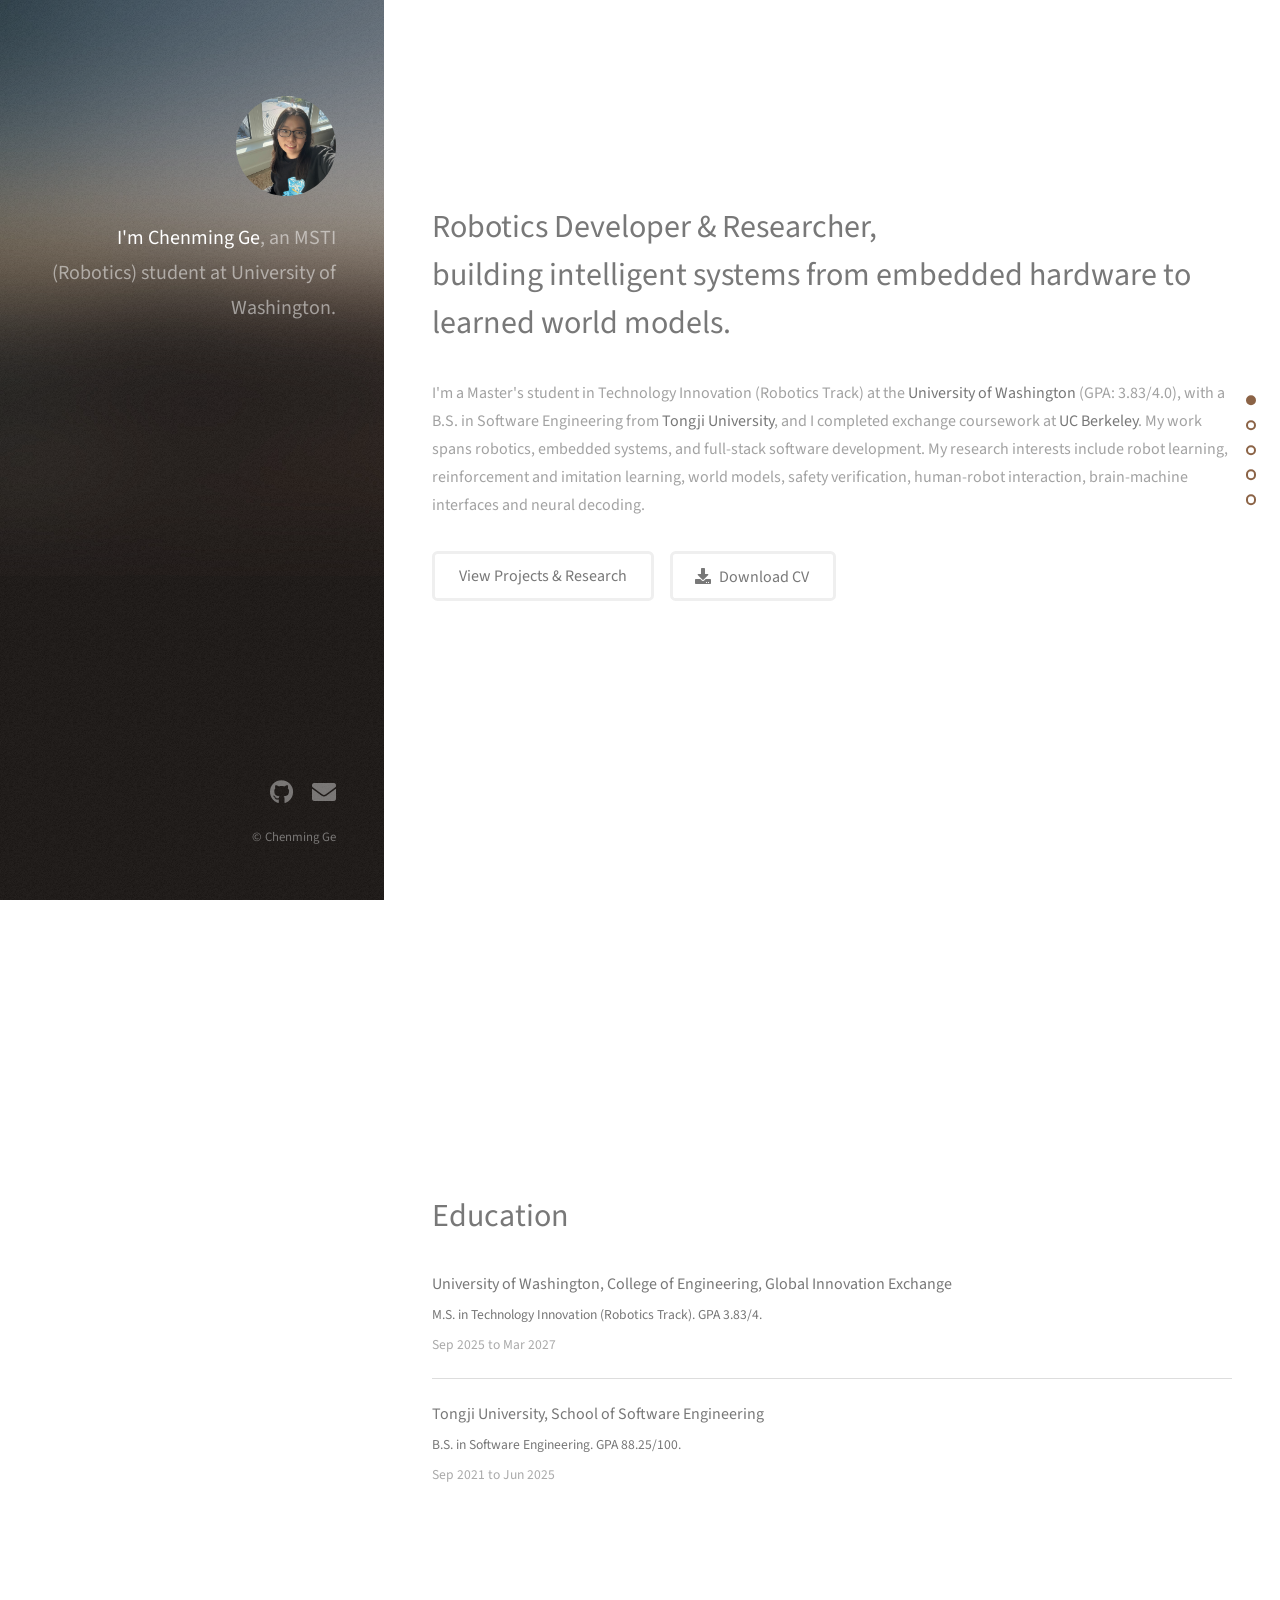
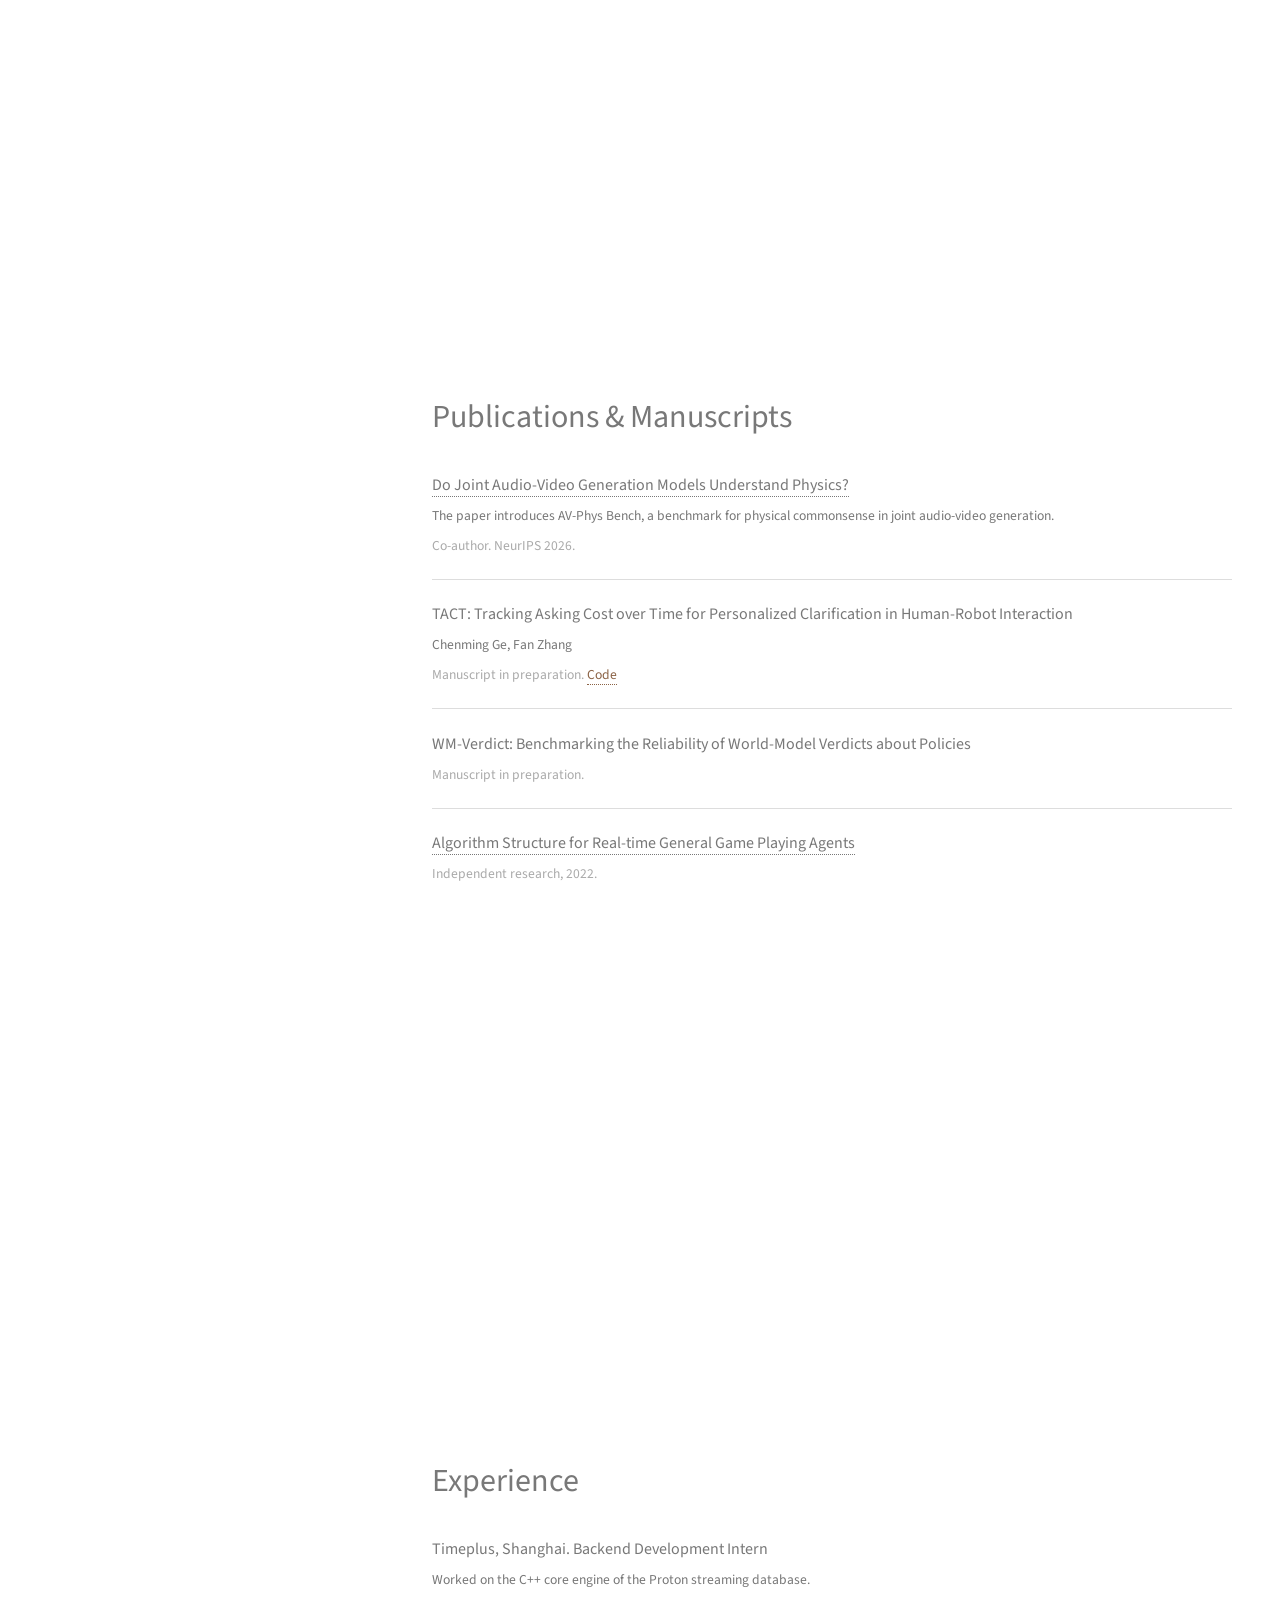
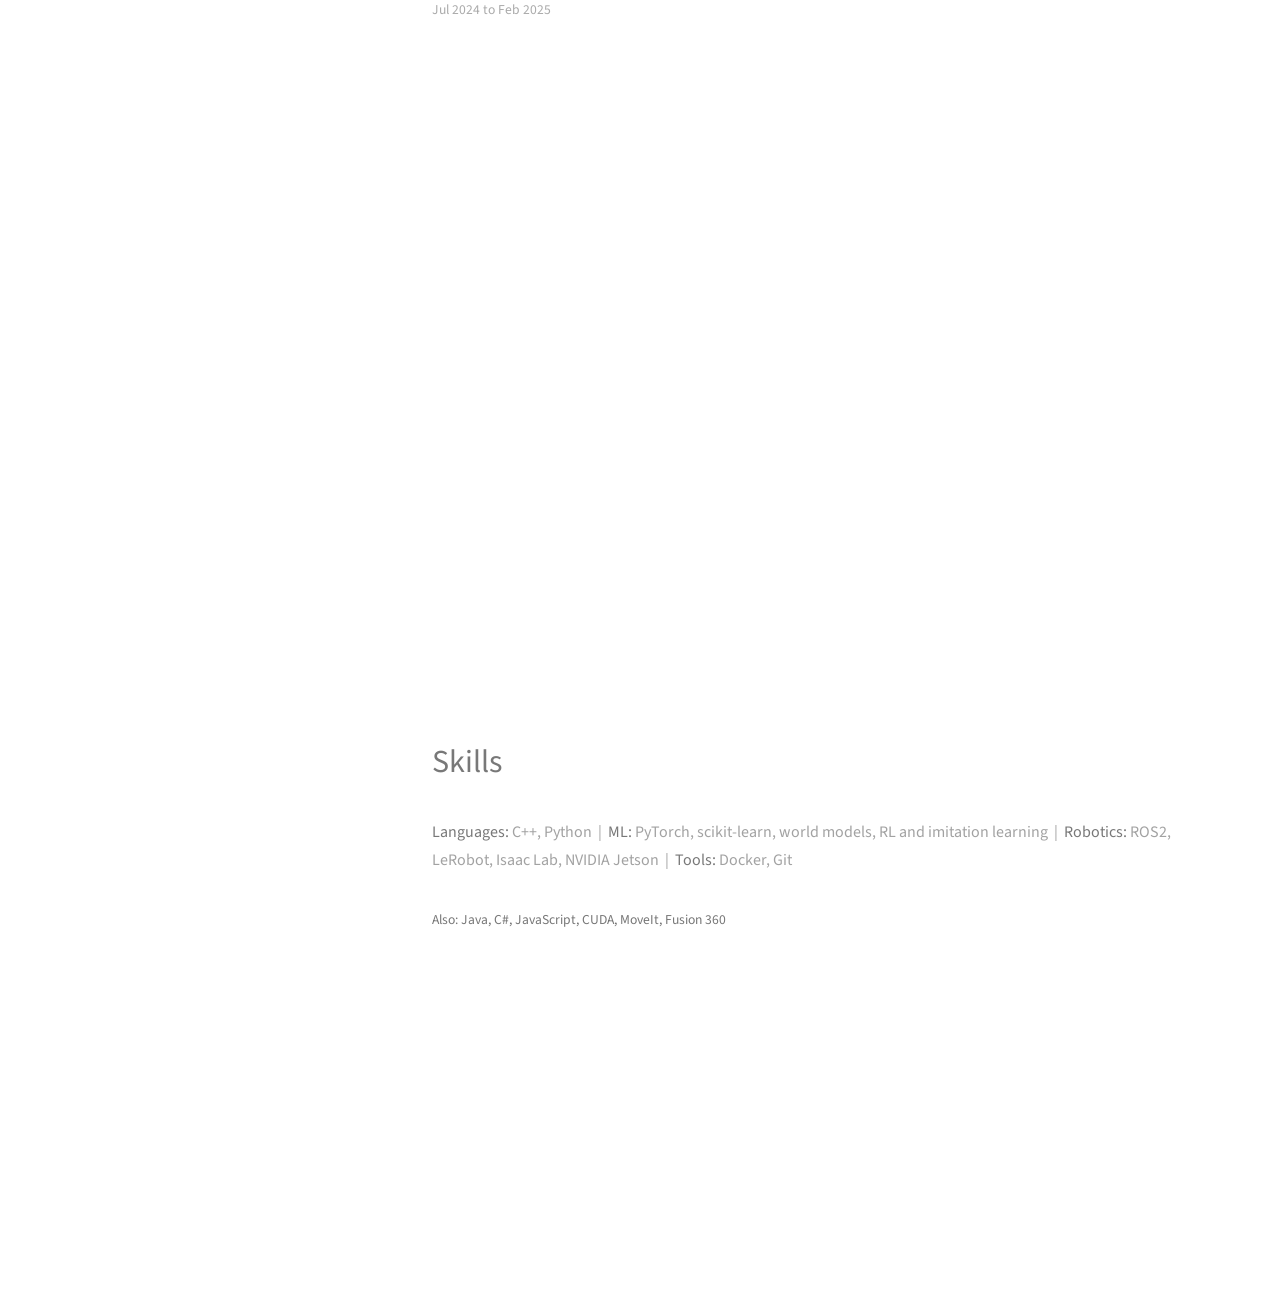
==== index.html @ a8976318 "Homepage: full-page scroll snapping with fade in/out and page dots Co-Authored-By: Claude Sonnet 5.5" ====
<!DOCTYPE HTML>
<!--
	Strata by HTML5 UP
	html5up.net | @ajlkn
	Free for personal and commercial use under the CCA 3.0 license (html5up.net/license)
-->
<html>
	<head>
		<title>Chenming Ge | Portfolio</title>
		<meta charset="utf-8" />
		<meta name="viewport" content="width=device-width, initial-scale=1, user-scalable=no" />
		<link rel="stylesheet" href="assets/css/main.css" />
		<style>
			.entry-list {
				display: flex;
				flex-direction: column;
			}
			.entry {
				padding: 1.4em 0;
				border-bottom: 1px solid #ddd;
			}
			.entry:first-child {
				padding-top: 0;
			}
			.entry:last-child {
				border-bottom: none;
			}
			.entry h3 {
				font-size: 1em;
				margin: 0 0 0.5em 0;
			}
			.entry p {
				font-size: 0.85em;
				line-height: 1.6em;
				margin: 0;
				color: #777;
			}
			.entry p.meta {
				margin: 0.6em 0 0 0;
				color: #aaa;
			}
			.entry h3 + p.meta {
				margin-top: 0;
			}
			#skills .skills-also {
				font-size: 0.85em;
				color: #777;
			}
			/* Page-by-page scrolling with fade in/out (desktop) */
			.js #main > section {
				opacity: 0;
				transform: translateY(2em);
				transition: opacity 0.7s ease, transform 0.7s ease;
			}
			.js #main > section.in-view {
				opacity: 1;
				transform: none;
			}
			#page-dots {
				display: none;
			}
			@media screen and (min-width: 981px) {
				html {
					scroll-snap-type: y mandatory;
				}
				#main {
					padding-top: 0;
					padding-bottom: 0;
				}
				#main > section {
					border-top: 0;
					margin: 0;
					padding: 4em 0;
					min-height: 100vh;
					box-sizing: border-box;
					display: flex;
					flex-direction: column;
					justify-content: center;
					scroll-snap-align: start;
					scroll-snap-stop: always;
				}
				#page-dots {
					display: flex;
					flex-direction: column;
					gap: 0.9em;
					position: fixed;
					right: 1.5em;
					top: 50%;
					transform: translateY(-50%);
					z-index: 10;
				}
				#page-dots a {
					display: block;
					width: 0.65em;
					height: 0.65em;
					border-radius: 50%;
					border: 2px solid #8b6346;
					background: transparent;
					transition: background 0.3s;
				}
				#page-dots a.active {
					background: #8b6346;
				}
			}
			@media screen and (max-width: 980px) {
				html {
					scroll-snap-type: y proximity;
				}
				#main > section {
					scroll-snap-align: start;
				}
			}
			@media (prefers-reduced-motion: reduce) {
				.js #main > section {
					opacity: 1;
					transform: none;
					transition: none;
				}
				html {
					scroll-behavior: auto;
				}
			}
		</style>
		<script>document.documentElement.className += " js";</script>
	</head>
	<body class="is-preload">

		<!-- Header -->
			<header id="header">
				<div class="inner">
					<a href="#" class="image avatar"><img src="images/avatar.jpg" alt="" /></a>
					<h1><strong>I'm Chenming Ge</strong>,<br />
					an MSTI (Robotics) student at University of Washington.</h1>
				</div>
			</header>

		<!-- Main -->
			<div id="main">

				<!-- One -->
					<section id="one">
						<header class="major">
							<h2>Robotics Developer &amp; Researcher,<br />
							building intelligent systems from embedded hardware to learned world models.</h2>
						</header>
						<p>I'm a Master's student in Technology Innovation (Robotics Track) at the <strong>University of Washington</strong> (GPA: 3.83/4.0), with a B.S. in Software Engineering from <strong>Tongji University</strong>, and I completed exchange coursework at <strong>UC Berkeley</strong>. My work spans robotics, embedded systems, and full-stack software development. My research interests include robot learning, reinforcement and imitation learning, world models, safety verification, human-robot interaction, brain-machine interfaces and neural decoding.</p>
						<ul class="actions">
							<li><a href="projects.html" class="button">View Projects &amp; Research</a></li>
							<li><a href="Chenming_Ge_CV.pdf" target="_blank" class="button icon solid fa-download">Download CV</a></li>
						</ul>
					</section>

				<!-- Education -->
					<section id="education">
						<header class="major">
							<h2>Education</h2>
						</header>
						<div class="entry-list">
							<div class="entry">
								<h3>University of Washington, College of Engineering, Global Innovation Exchange</h3>
								<p>M.S. in Technology Innovation (Robotics Track). GPA 3.83/4.</p>
								<p class="meta">Sep 2025 to Mar 2027</p>
							</div>
							<div class="entry">
								<h3>Tongji University, School of Software Engineering</h3>
								<p>B.S. in Software Engineering. GPA 88.25/100.</p>
								<p class="meta">Sep 2021 to Jun 2025</p>
							</div>
						</div>
					</section>

				<!-- Publications -->
					<section id="publications">
						<header class="major">
							<h2>Publications &amp; Manuscripts</h2>
						</header>
						<div class="entry-list">
							<div class="entry">
								<h3><a href="https://doi.org/10.48550/arXiv.2605.07061" target="_blank">Do Joint Audio-Video Generation Models Understand Physics?</a></h3>
								<p>The paper introduces AV-Phys Bench, a benchmark for physical commonsense in joint audio-video generation.</p>
								<p class="meta">Co-author. NeurIPS 2026.</p>
							</div>
							<div class="entry">
								<h3>TACT: Tracking Asking Cost over Time for Personalized Clarification in Human-Robot Interaction</h3>
								<p>Chenming Ge, Fan Zhang</p>
								<p class="meta">Manuscript in preparation. <a href="https://github.com/Ghosty2003/TACT" target="_blank">Code</a></p>
							</div>
							<div class="entry">
								<h3>WM-Verdict: Benchmarking the Reliability of World-Model Verdicts about Policies</h3>
								<p class="meta">Manuscript in preparation.</p>
							</div>
							<div class="entry">
								<h3><a href="https://www.researchgate.net/publication/372214848_Algorithm_structure_for_real-time_general_game_playing_agents" target="_blank">Algorithm Structure for Real-time General Game Playing Agents</a></h3>
								<p class="meta">Independent research, 2022.</p>
							</div>
						</div>
					</section>

				<!-- Experience -->
					<section id="experience">
						<header class="major">
							<h2>Experience</h2>
						</header>
						<div class="entry-list">
							<div class="entry">
								<h3>Timeplus, Shanghai. Backend Development Intern</h3>
								<p>Worked on the C++ core engine of the Proton streaming database.</p>
								<p class="meta">Jul 2024 to Feb 2025</p>
							</div>
						</div>
					</section>

				<!-- Skills -->
					<section id="skills">
						<header class="major">
							<h2>Skills</h2>
						</header>
						<p>
							<strong>Languages:</strong> C++, Python &nbsp;|&nbsp;
							<strong>ML:</strong> PyTorch, scikit-learn, world models, RL and imitation learning &nbsp;|&nbsp;
							<strong>Robotics:</strong> ROS2, LeRobot, Isaac Lab, NVIDIA Jetson &nbsp;|&nbsp;
							<strong>Tools:</strong> Docker, Git
						</p>
						<p class="skills-also"><strong>Also:</strong> Java, C#, JavaScript, CUDA, MoveIt, Fusion 360</p>
					</section>

			</div>

		<!-- Page dots -->
			<nav id="page-dots" aria-label="Sections">
				<a href="#one" title="About"></a>
				<a href="#education" title="Education"></a>
				<a href="#publications" title="Publications"></a>
				<a href="#experience" title="Experience"></a>
				<a href="#skills" title="Skills"></a>
			</nav>

		<!-- Footer -->
			<footer id="footer">
				<div class="inner">
					<ul class="icons">
						<li><a href="https://github.com/Ghosty2003" target="_blank" class="icon brands fa-github"><span class="label">Github</span></a></li>
						<li><a href="mailto:chenmg93@uw.edu" class="icon solid fa-envelope"><span class="label">Email</span></a></li>
					</ul>
					<ul class="copyright">
						<li>&copy; Chenming Ge</li>
					</ul>
				</div>
			</footer>

		<!-- Scripts -->
			<script src="assets/js/jquery.min.js"></script>
			<script src="assets/js/jquery.poptrox.min.js"></script>
			<script src="assets/js/browser.min.js"></script>
			<script src="assets/js/breakpoints.min.js"></script>
			<script src="assets/js/util.js"></script>
			<script src="assets/js/main.js"></script>

	
			<script>
				(function() {
					var sections = document.querySelectorAll('#main > section');
					var dots = document.querySelectorAll('#page-dots a');
					if (!('IntersectionObserver' in window)) {
						sections.forEach(function(el) { el.classList.add('in-view'); });
						return;
					}
					var io = new IntersectionObserver(function(entries) {
						entries.forEach(function(e) {
							e.target.classList.toggle('in-view', e.isIntersecting);
							if (e.isIntersecting) {
								dots.forEach(function(d) {
									d.classList.toggle('active', d.getAttribute('href') === '#' + e.target.id);
								});
							}
						});
					}, { rootMargin: '-35% 0px -35% 0px' });
					sections.forEach(function(el) { io.observe(el); });
				})();
			</script>

	</body>
</html>
---- assets/css/main.css ----
@import url("fontawesome-all.min.css");
@import url("https://fonts.googleapis.com/css?family=Source+Sans+Pro:400,400italic");

/*
	Strata by HTML5 UP
	html5up.net | @ajlkn
	Free for personal and commercial use under the CCA 3.0 license (html5up.net/license)
*/

html, body, div, span, applet, object,
iframe, h1, h2, h3, h4, h5, h6, p, blockquote,
pre, a, abbr, acronym, address, big, cite,
code, del, dfn, em, img, ins, kbd, q, s, samp,
small, strike, strong, sub, sup, tt, var, b,
u, i, center, dl, dt, dd, ol, ul, li, fieldset,
form, label, legend, table, caption, tbody,
tfoot, thead, tr, th, td, article, aside,
canvas, details, embed, figure, figcaption,
footer, header, hgroup, menu, nav, output, ruby,
section, summary, time, mark, audio, video {
	margin: 0;
	padding: 0;
	border: 0;
	font-size: 100%;
	font: inherit;
	vertical-align: baseline;}

article, aside, details, figcaption, figure,
footer, header, hgroup, menu, nav, section {
	display: block;}

body {
	line-height: 1;
}

ol, ul {
	list-style: none;
}

blockquote, q {
	quotes: none;
}

	blockquote:before, blockquote:after, q:before, q:after {
		content: '';
		content: none;
	}

table {
	border-collapse: collapse;
	border-spacing: 0;
}

body {
	-webkit-text-size-adjust: none;
}

mark {
	background-color: transparent;
	color: inherit;
}

input::-moz-focus-inner {
	border: 0;
	padding: 0;
}

input, select, textarea {
	-moz-appearance: none;
	-webkit-appearance: none;
	-ms-appearance: none;
	appearance: none;
}

/* Basic */

	html {
		box-sizing: border-box;
	}

	*, *:before, *:after {
		box-sizing: inherit;
	}

	body {
		background: #fff;
	}

		body.is-preload *, body.is-preload *:before, body.is-preload *:after {
			-moz-animation: none !important;
			-webkit-animation: none !important;
			-ms-animation: none !important;
			animation: none !important;
			-moz-transition: none !important;
			-webkit-transition: none !important;
			-ms-transition: none !important;
			transition: none !important;
		}

	body, input, select, textarea {
		color: #a2a2a2;
		font-family: "Source Sans Pro", Helvetica, sans-serif;
		font-size: 16pt;
		font-weight: 400;
		line-height: 1.75em;
	}

	a {
		-moz-transition: color 0.2s ease-in-out, border-color 0.2s ease-in-out;
		-webkit-transition: color 0.2s ease-in-out, border-color 0.2s ease-in-out;
		-ms-transition: color 0.2s ease-in-out, border-color 0.2s ease-in-out;
		transition: color 0.2s ease-in-out, border-color 0.2s ease-in-out;
		border-bottom: dotted 1px;
		color: #8b6346;
		text-decoration: none;
	}

		a:hover {
			border-bottom-color: transparent;
			color: #8b6346 !important;
			text-decoration: none;
		}

	strong, b {
		color: #787878;
		font-weight: 400;
	}

	em, i {
		font-style: italic;
	}

	p {
		margin: 0 0 2em 0;
	}

	h1, h2, h3, h4, h5, h6 {
		color: #787878;
		font-weight: 400;
		line-height: 1em;
		margin: 0 0 1em 0;
	}

		h1 a, h2 a, h3 a, h4 a, h5 a, h6 a {
			color: inherit;
			text-decoration: none;
		}

	h1 {
		font-size: 2em;
		line-height: 1.5em;
	}

	h2 {
		font-size: 1.5em;
		line-height: 1.5em;
	}

	h3 {
		font-size: 1.25em;
		line-height: 1.5em;
	}

	h4 {
		font-size: 1.1em;
		line-height: 1.5em;
	}

	h5 {
		font-size: 0.9em;
		line-height: 1.5em;
	}

	h6 {
		font-size: 0.7em;
		line-height: 1.5em;
	}

	sub {
		font-size: 0.8em;
		position: relative;
		top: 0.5em;
	}

	sup {
		font-size: 0.8em;
		position: relative;
		top: -0.5em;
	}

	hr {
		border: 0;
		border-bottom: solid 2px #efefef;
		margin: 2em 0;
	}

		hr.major {
			margin: 3em 0;
		}

	blockquote {
		border-left: solid 6px #efefef;
		font-style: italic;
		margin: 0 0 2em 0;
		padding: 0.5em 0 0.5em 1.5em;
	}

	code {
		background: #f7f7f7;
		border-radius: 0.35em;
		border: solid 2px #efefef;
		font-family: "Courier New", monospace;
		font-size: 0.9em;
		margin: 0 0.25em;
		padding: 0.25em 0.65em;
	}

	pre {
		-webkit-overflow-scrolling: touch;
		font-family: "Courier New", monospace;
		font-size: 0.9em;
		margin: 0 0 2em 0;
	}

		pre code {
			display: block;
			line-height: 1.75em;
			padding: 1em 1.5em;
			overflow-x: auto;
		}

	.align-left {
		text-align: left;
	}

	.align-center {
		text-align: center;
	}

	.align-right {
		text-align: right;
	}

/* Container */

	.container {
		margin: 0 auto;
		max-width: calc(100% - 4em);
		width: 100%;
	}

		.container.xsmall {
			width: 25%;
		}

		.container.small {
			width: 50%;
		}

		.container.medium {
			width: 75%;
		}

		.container.large {
			width: 125%;
		}

		.container.xlarge {
			width: 150%;
		}

		.container.max {
			width: 100%;
		}

		@media screen and (max-width: 980px) {

			.container {
				width: 100% !important;
				max-width: 100% !important;
			}

		}

		@media screen and (max-width: 480px) {

			.container {
				max-width: calc(100% - 3em);
			}

		}

/* Row */

	.row {
		display: flex;
		flex-wrap: wrap;
		box-sizing: border-box;
		align-items: stretch;
	}

		.row > * {
			box-sizing: border-box;
		}

		.row.gtr-uniform > * > :last-child {
			margin-bottom: 0;
		}

		.row.aln-left {
			justify-content: flex-start;
		}

		.row.aln-center {
			justify-content: center;
		}

		.row.aln-right {
			justify-content: flex-end;
		}

		.row.aln-top {
			align-items: flex-start;
		}

		.row.aln-middle {
			align-items: center;
		}

		.row.aln-bottom {
			align-items: flex-end;
		}

		.row > .imp {
			order: -1;
		}

		.row > .col-1 {
			width: 8.33333%;
		}

		.row > .off-1 {
			margin-left: 8.33333%;
		}

		.row > .col-2 {
			width: 16.66667%;
		}

		.row > .off-2 {
			margin-left: 16.66667%;
		}

		.row > .col-3 {
			width: 25%;
		}

		.row > .off-3 {
			margin-left: 25%;
		}

		.row > .col-4 {
			width: 33.33333%;
		}

		.row > .off-4 {
			margin-left: 33.33333%;
		}

		.row > .col-5 {
			width: 41.66667%;
		}

		.row > .off-5 {
			margin-left: 41.66667%;
		}

		.row > .col-6 {
			width: 50%;
		}

		.row > .off-6 {
			margin-left: 50%;
		}

		.row > .col-7 {
			width: 58.33333%;
		}

		.row > .off-7 {
			margin-left: 58.33333%;
		}

		.row > .col-8 {
			width: 66.66667%;
		}

		.row > .off-8 {
			margin-left: 66.66667%;
		}

		.row > .col-9 {
			width: 75%;
		}

		.row > .off-9 {
			margin-left: 75%;
		}

		.row > .col-10 {
			width: 83.33333%;
		}

		.row > .off-10 {
			margin-left: 83.33333%;
		}

		.row > .col-11 {
			width: 91.66667%;
		}

		.row > .off-11 {
			margin-left: 91.66667%;
		}

		.row > .col-12 {
			width: 100%;
		}

		.row > .off-12 {
			margin-left: 100%;
		}

		.row.gtr-0 {
			margin-top: 0;
			margin-left: 0em;
		}

			.row.gtr-0 > * {
				padding: 0 0 0 0em;
			}

			.row.gtr-0.gtr-uniform {
				margin-top: 0em;
			}

				.row.gtr-0.gtr-uniform > * {
					padding-top: 0em;
				}

		.row.gtr-25 {
			margin-top: 0;
			margin-left: -0.625em;
		}

			.row.gtr-25 > * {
				padding: 0 0 0 0.625em;
			}

			.row.gtr-25.gtr-uniform {
				margin-top: -0.625em;
			}

				.row.gtr-25.gtr-uniform > * {
					padding-top: 0.625em;
				}

		.row.gtr-50 {
			margin-top: 0;
			margin-left: -1.25em;
		}

			.row.gtr-50 > * {
				padding: 0 0 0 1.25em;
			}

			.row.gtr-50.gtr-uniform {
				margin-top: -1.25em;
			}

				.row.gtr-50.gtr-uniform > * {
					padding-top: 1.25em;
				}

		.row {
			margin-top: 0;
			margin-left: -2.5em;
		}

			.row > * {
				padding: 0 0 0 2.5em;
			}

			.row.gtr-uniform {
				margin-top: -2.5em;
			}

				.row.gtr-uniform > * {
					padding-top: 2.5em;
				}

		.row.gtr-150 {
			margin-top: 0;
			margin-left: -3.75em;
		}

			.row.gtr-150 > * {
				padding: 0 0 0 3.75em;
			}

			.row.gtr-150.gtr-uniform {
				margin-top: -3.75em;
			}

				.row.gtr-150.gtr-uniform > * {
					padding-top: 3.75em;
				}

		.row.gtr-200 {
			margin-top: 0;
			margin-left: -5em;
		}

			.row.gtr-200 > * {
				padding: 0 0 0 5em;
			}

			.row.gtr-200.gtr-uniform {
				margin-top: -5em;
			}

				.row.gtr-200.gtr-uniform > * {
					padding-top: 5em;
				}

		@media screen and (max-width: 1800px) {

			.row {
				display: flex;
				flex-wrap: wrap;
				box-sizing: border-box;
				align-items: stretch;
			}

				.row > * {
					box-sizing: border-box;
				}

				.row.gtr-uniform > * > :last-child {
					margin-bottom: 0;
				}

				.row.aln-left {
					justify-content: flex-start;
				}

				.row.aln-center {
					justify-content: center;
				}

				.row.aln-right {
					justify-content: flex-end;
				}

				.row.aln-top {
					align-items: flex-start;
				}

				.row.aln-middle {
					align-items: center;
				}

				.row.aln-bottom {
					align-items: flex-end;
				}

				.row > .imp-xlarge {
					order: -1;
				}

				.row > .col-1-xlarge {
					width: 8.33333%;
				}

				.row > .off-1-xlarge {
					margin-left: 8.33333%;
				}

				.row > .col-2-xlarge {
					width: 16.66667%;
				}

				.row > .off-2-xlarge {
					margin-left: 16.66667%;
				}

				.row > .col-3-xlarge {
					width: 25%;
				}

				.row > .off-3-xlarge {
					margin-left: 25%;
				}

				.row > .col-4-xlarge {
					width: 33.33333%;
				}

				.row > .off-4-xlarge {
					margin-left: 33.33333%;
				}

				.row > .col-5-xlarge {
					width: 41.66667%;
				}

				.row > .off-5-xlarge {
					margin-left: 41.66667%;
				}

				.row > .col-6-xlarge {
					width: 50%;
				}

				.row > .off-6-xlarge {
					margin-left: 50%;
				}

				.row > .col-7-xlarge {
					width: 58.33333%;
				}

				.row > .off-7-xlarge {
					margin-left: 58.33333%;
				}

				.row > .col-8-xlarge {
					width: 66.66667%;
				}

				.row > .off-8-xlarge {
					margin-left: 66.66667%;
				}

				.row > .col-9-xlarge {
					width: 75%;
				}

				.row > .off-9-xlarge {
					margin-left: 75%;
				}

				.row > .col-10-xlarge {
					width: 83.33333%;
				}

				.row > .off-10-xlarge {
					margin-left: 83.33333%;
				}

				.row > .col-11-xlarge {
					width: 91.66667%;
				}

				.row > .off-11-xlarge {
					margin-left: 91.66667%;
				}

				.row > .col-12-xlarge {
					width: 100%;
				}

				.row > .off-12-xlarge {
					margin-left: 100%;
				}

				.row.gtr-0 {
					margin-top: 0;
					margin-left: 0em;
				}

					.row.gtr-0 > * {
						padding: 0 0 0 0em;
					}

					.row.gtr-0.gtr-uniform {
						margin-top: 0em;
					}

						.row.gtr-0.gtr-uniform > * {
							padding-top: 0em;
						}

				.row.gtr-25 {
					margin-top: 0;
					margin-left: -0.625em;
				}

					.row.gtr-25 > * {
						padding: 0 0 0 0.625em;
					}

					.row.gtr-25.gtr-uniform {
						margin-top: -0.625em;
					}

						.row.gtr-25.gtr-uniform > * {
							padding-top: 0.625em;
						}

				.row.gtr-50 {
					margin-top: 0;
					margin-left: -1.25em;
				}

					.row.gtr-50 > * {
						padding: 0 0 0 1.25em;
					}

					.row.gtr-50.gtr-uniform {
						margin-top: -1.25em;
					}

						.row.gtr-50.gtr-uniform > * {
							padding-top: 1.25em;
						}

				.row {
					margin-top: 0;
					margin-left: -2.5em;
				}

					.row > * {
						padding: 0 0 0 2.5em;
					}

					.row.gtr-uniform {
						margin-top: -2.5em;
					}

						.row.gtr-uniform > * {
							padding-top: 2.5em;
						}

				.row.gtr-150 {
					margin-top: 0;
					margin-left: -3.75em;
				}

					.row.gtr-150 > * {
						padding: 0 0 0 3.75em;
					}

					.row.gtr-150.gtr-uniform {
						margin-top: -3.75em;
					}

						.row.gtr-150.gtr-uniform > * {
							padding-top: 3.75em;
						}

				.row.gtr-200 {
					margin-top: 0;
					margin-left: -5em;
				}

					.row.gtr-200 > * {
						padding: 0 0 0 5em;
					}

					.row.gtr-200.gtr-uniform {
						margin-top: -5em;
					}

						.row.gtr-200.gtr-uniform > * {
							padding-top: 5em;
						}

		}

		@media screen and (max-width: 1280px) {

			.row {
				display: flex;
				flex-wrap: wrap;
				box-sizing: border-box;
				align-items: stretch;
			}

				.row > * {
					box-sizing: border-box;
				}

				.row.gtr-uniform > * > :last-child {
					margin-bottom: 0;
				}

				.row.aln-left {
					justify-content: flex-start;
				}

				.row.aln-center {
					justify-content: center;
				}

				.row.aln-right {
					justify-content: flex-end;
				}

				.row.aln-top {
					align-items: flex-start;
				}

				.row.aln-middle {
					align-items: center;
				}

				.row.aln-bottom {
					align-items: flex-end;
				}

				.row > .imp-large {
					order: -1;
				}

				.row > .col-1-large {
					width: 8.33333%;
				}

				.row > .off-1-large {
					margin-left: 8.33333%;
				}

				.row > .col-2-large {
					width: 16.66667%;
				}

				.row > .off-2-large {
					margin-left: 16.66667%;
				}

				.row > .col-3-large {
					width: 25%;
				}

				.row > .off-3-large {
					margin-left: 25%;
				}

				.row > .col-4-large {
					width: 33.33333%;
				}

				.row > .off-4-large {
					margin-left: 33.33333%;
				}

				.row > .col-5-large {
					width: 41.66667%;
				}

				.row > .off-5-large {
					margin-left: 41.66667%;
				}

				.row > .col-6-large {
					width: 50%;
				}

				.row > .off-6-large {
					margin-left: 50%;
				}

				.row > .col-7-large {
					width: 58.33333%;
				}

				.row > .off-7-large {
					margin-left: 58.33333%;
				}

				.row > .col-8-large {
					width: 66.66667%;
				}

				.row > .off-8-large {
					margin-left: 66.66667%;
				}

				.row > .col-9-large {
					width: 75%;
				}

				.row > .off-9-large {
					margin-left: 75%;
				}

				.row > .col-10-large {
					width: 83.33333%;
				}

				.row > .off-10-large {
					margin-left: 83.33333%;
				}

				.row > .col-11-large {
					width: 91.66667%;
				}

				.row > .off-11-large {
					margin-left: 91.66667%;
				}

				.row > .col-12-large {
					width: 100%;
				}

				.row > .off-12-large {
					margin-left: 100%;
				}

				.row.gtr-0 {
					margin-top: 0;
					margin-left: 0em;
				}

					.row.gtr-0 > * {
						padding: 0 0 0 0em;
					}

					.row.gtr-0.gtr-uniform {
						margin-top: 0em;
					}

						.row.gtr-0.gtr-uniform > * {
							padding-top: 0em;
						}

				.row.gtr-25 {
					margin-top: 0;
					margin-left: -0.5em;
				}

					.row.gtr-25 > * {
						padding: 0 0 0 0.5em;
					}

					.row.gtr-25.gtr-uniform {
						margin-top: -0.5em;
					}

						.row.gtr-25.gtr-uniform > * {
							padding-top: 0.5em;
						}

				.row.gtr-50 {
					margin-top: 0;
					margin-left: -1em;
				}

					.row.gtr-50 > * {
						padding: 0 0 0 1em;
					}

					.row.gtr-50.gtr-uniform {
						margin-top: -1em;
					}

						.row.gtr-50.gtr-uniform > * {
							padding-top: 1em;
						}

				.row {
					margin-top: 0;
					margin-left: -2em;
				}

					.row > * {
						padding: 0 0 0 2em;
					}

					.row.gtr-uniform {
						margin-top: -2em;
					}

						.row.gtr-uniform > * {
							padding-top: 2em;
						}

				.row.gtr-150 {
					margin-top: 0;
					margin-left: -3em;
				}

					.row.gtr-150 > * {
						padding: 0 0 0 3em;
					}

					.row.gtr-150.gtr-uniform {
						margin-top: -3em;
					}

						.row.gtr-150.gtr-uniform > * {
							padding-top: 3em;
						}

				.row.gtr-200 {
					margin-top: 0;
					margin-left: -4em;
				}

					.row.gtr-200 > * {
						padding: 0 0 0 4em;
					}

					.row.gtr-200.gtr-uniform {
						margin-top: -4em;
					}

						.row.gtr-200.gtr-uniform > * {
							padding-top: 4em;
						}

		}

		@media screen and (max-width: 980px) {

			.row {
				display: flex;
				flex-wrap: wrap;
				box-sizing: border-box;
				align-items: stretch;
			}

				.row > * {
					box-sizing: border-box;
				}

				.row.gtr-uniform > * > :last-child {
					margin-bottom: 0;
				}

				.row.aln-left {
					justify-content: flex-start;
				}

				.row.aln-center {
					justify-content: center;
				}

				.row.aln-right {
					justify-content: flex-end;
				}

				.row.aln-top {
					align-items: flex-start;
				}

				.row.aln-middle {
					align-items: center;
				}

				.row.aln-bottom {
					align-items: flex-end;
				}

				.row > .imp-medium {
					order: -1;
				}

				.row > .col-1-medium {
					width: 8.33333%;
				}

				.row > .off-1-medium {
					margin-left: 8.33333%;
				}

				.row > .col-2-medium {
					width: 16.66667%;
				}

				.row > .off-2-medium {
					margin-left: 16.66667%;
				}

				.row > .col-3-medium {
					width: 25%;
				}

				.row > .off-3-medium {
					margin-left: 25%;
				}

				.row > .col-4-medium {
					width: 33.33333%;
				}

				.row > .off-4-medium {
					margin-left: 33.33333%;
				}

				.row > .col-5-medium {
					width: 41.66667%;
				}

				.row > .off-5-medium {
					margin-left: 41.66667%;
				}

				.row > .col-6-medium {
					width: 50%;
				}

				.row > .off-6-medium {
					margin-left: 50%;
				}

				.row > .col-7-medium {
					width: 58.33333%;
				}

				.row > .off-7-medium {
					margin-left: 58.33333%;
				}

				.row > .col-8-medium {
					width: 66.66667%;
				}

				.row > .off-8-medium {
					margin-left: 66.66667%;
				}

				.row > .col-9-medium {
					width: 75%;
				}

				.row > .off-9-medium {
					margin-left: 75%;
				}

				.row > .col-10-medium {
					width: 83.33333%;
				}

				.row > .off-10-medium {
					margin-left: 83.33333%;
				}

				.row > .col-11-medium {
					width: 91.66667%;
				}

				.row > .off-11-medium {
					margin-left: 91.66667%;
				}

				.row > .col-12-medium {
					width: 100%;
				}

				.row > .off-12-medium {
					margin-left: 100%;
				}

				.row.gtr-0 {
					margin-top: 0;
					margin-left: 0em;
				}

					.row.gtr-0 > * {
						padding: 0 0 0 0em;
					}

					.row.gtr-0.gtr-uniform {
						margin-top: 0em;
					}

						.row.gtr-0.gtr-uniform > * {
							padding-top: 0em;
						}

				.row.gtr-25 {
					margin-top: 0;
					margin-left: -0.5em;
				}

					.row.gtr-25 > * {
						padding: 0 0 0 0.5em;
					}

					.row.gtr-25.gtr-uniform {
						margin-top: -0.5em;
					}

						.row.gtr-25.gtr-uniform > * {
							padding-top: 0.5em;
						}

				.row.gtr-50 {
					margin-top: 0;
					margin-left: -1em;
				}

					.row.gtr-50 > * {
						padding: 0 0 0 1em;
					}

					.row.gtr-50.gtr-uniform {
						margin-top: -1em;
					}

						.row.gtr-50.gtr-uniform > * {
							padding-top: 1em;
						}

				.row {
					margin-top: 0;
					margin-left: -2em;
				}

					.row > * {
						padding: 0 0 0 2em;
					}

					.row.gtr-uniform {
						margin-top: -2em;
					}

						.row.gtr-uniform > * {
							padding-top: 2em;
						}

				.row.gtr-150 {
					margin-top: 0;
					margin-left: -3em;
				}

					.row.gtr-150 > * {
						padding: 0 0 0 3em;
					}

					.row.gtr-150.gtr-uniform {
						margin-top: -3em;
					}

						.row.gtr-150.gtr-uniform > * {
							padding-top: 3em;
						}

				.row.gtr-200 {
					margin-top: 0;
					margin-left: -4em;
				}

					.row.gtr-200 > * {
						padding: 0 0 0 4em;
					}

					.row.gtr-200.gtr-uniform {
						margin-top: -4em;
					}

						.row.gtr-200.gtr-uniform > * {
							padding-top: 4em;
						}

		}

		@media screen and (max-width: 736px) {

			.row {
				display: flex;
				flex-wrap: wrap;
				box-sizing: border-box;
				align-items: stretch;
			}

				.row > * {
					box-sizing: border-box;
				}

				.row.gtr-uniform > * > :last-child {
					margin-bottom: 0;
				}

				.row.aln-left {
					justify-content: flex-start;
				}

				.row.aln-center {
					justify-content: center;
				}

				.row.aln-right {
					justify-content: flex-end;
				}

				.row.aln-top {
					align-items: flex-start;
				}

				.row.aln-middle {
					align-items: center;
				}

				.row.aln-bottom {
					align-items: flex-end;
				}

				.row > .imp-small {
					order: -1;
				}

				.row > .col-1-small {
					width: 8.33333%;
				}

				.row > .off-1-small {
					margin-left: 8.33333%;
				}

				.row > .col-2-small {
					width: 16.66667%;
				}

				.row > .off-2-small {
					margin-left: 16.66667%;
				}

				.row > .col-3-small {
					width: 25%;
				}

				.row > .off-3-small {
					margin-left: 25%;
				}

				.row > .col-4-small {
					width: 33.33333%;
				}

				.row > .off-4-small {
					margin-left: 33.33333%;
				}

				.row > .col-5-small {
					width: 41.66667%;
				}

				.row > .off-5-small {
					margin-left: 41.66667%;
				}

				.row > .col-6-small {
					width: 50%;
				}

				.row > .off-6-small {
					margin-left: 50%;
				}

				.row > .col-7-small {
					width: 58.33333%;
				}

				.row > .off-7-small {
					margin-left: 58.33333%;
				}

				.row > .col-8-small {
					width: 66.66667%;
				}

				.row > .off-8-small {
					margin-left: 66.66667%;
				}

				.row > .col-9-small {
					width: 75%;
				}

				.row > .off-9-small {
					margin-left: 75%;
				}

				.row > .col-10-small {
					width: 83.33333%;
				}

				.row > .off-10-small {
					margin-left: 83.33333%;
				}

				.row > .col-11-small {
					width: 91.66667%;
				}

				.row > .off-11-small {
					margin-left: 91.66667%;
				}

				.row > .col-12-small {
					width: 100%;
				}

				.row > .off-12-small {
					margin-left: 100%;
				}

				.row.gtr-0 {
					margin-top: 0;
					margin-left: 0em;
				}

					.row.gtr-0 > * {
						padding: 0 0 0 0em;
					}

					.row.gtr-0.gtr-uniform {
						margin-top: 0em;
					}

						.row.gtr-0.gtr-uniform > * {
							padding-top: 0em;
						}

				.row.gtr-25 {
					margin-top: 0;
					margin-left: -0.375em;
				}

					.row.gtr-25 > * {
						padding: 0 0 0 0.375em;
					}

					.row.gtr-25.gtr-uniform {
						margin-top: -0.375em;
					}

						.row.gtr-25.gtr-uniform > * {
							padding-top: 0.375em;
						}

				.row.gtr-50 {
					margin-top: 0;
					margin-left: -0.75em;
				}

					.row.gtr-50 > * {
						padding: 0 0 0 0.75em;
					}

					.row.gtr-50.gtr-uniform {
						margin-top: -0.75em;
					}

						.row.gtr-50.gtr-uniform > * {
							padding-top: 0.75em;
						}

				.row {
					margin-top: 0;
					margin-left: -1.5em;
				}

					.row > * {
						padding: 0 0 0 1.5em;
					}

					.row.gtr-uniform {
						margin-top: -1.5em;
					}

						.row.gtr-uniform > * {
							padding-top: 1.5em;
						}

				.row.gtr-150 {
					margin-top: 0;
					margin-left: -2.25em;
				}

					.row.gtr-150 > * {
						padding: 0 0 0 2.25em;
					}

					.row.gtr-150.gtr-uniform {
						margin-top: -2.25em;
					}

						.row.gtr-150.gtr-uniform > * {
							padding-top: 2.25em;
						}

				.row.gtr-200 {
					margin-top: 0;
					margin-left: -3em;
				}

					.row.gtr-200 > * {
						padding: 0 0 0 3em;
					}

					.row.gtr-200.gtr-uniform {
						margin-top: -3em;
					}

						.row.gtr-200.gtr-uniform > * {
							padding-top: 3em;
						}

		}

		@media screen and (max-width: 480px) {

			.row {
				display: flex;
				flex-wrap: wrap;
				box-sizing: border-box;
				align-items: stretch;
			}

				.row > * {
					box-sizing: border-box;
				}

				.row.gtr-uniform > * > :last-child {
					margin-bottom: 0;
				}

				.row.aln-left {
					justify-content: flex-start;
				}

				.row.aln-center {
					justify-content: center;
				}

				.row.aln-right {
					justify-content: flex-end;
				}

				.row.aln-top {
					align-items: flex-start;
				}

				.row.aln-middle {
					align-items: center;
				}

				.row.aln-bottom {
					align-items: flex-end;
				}

				.row > .imp-xsmall {
					order: -1;
				}

				.row > .col-1-xsmall {
					width: 8.33333%;
				}

				.row > .off-1-xsmall {
					margin-left: 8.33333%;
				}

				.row > .col-2-xsmall {
					width: 16.66667%;
				}

				.row > .off-2-xsmall {
					margin-left: 16.66667%;
				}

				.row > .col-3-xsmall {
					width: 25%;
				}

				.row > .off-3-xsmall {
					margin-left: 25%;
				}

				.row > .col-4-xsmall {
					width: 33.33333%;
				}

				.row > .off-4-xsmall {
					margin-left: 33.33333%;
				}

				.row > .col-5-xsmall {
					width: 41.66667%;
				}

				.row > .off-5-xsmall {
					margin-left: 41.66667%;
				}

				.row > .col-6-xsmall {
					width: 50%;
				}

				.row > .off-6-xsmall {
					margin-left: 50%;
				}

				.row > .col-7-xsmall {
					width: 58.33333%;
				}

				.row > .off-7-xsmall {
					margin-left: 58.33333%;
				}

				.row > .col-8-xsmall {
					width: 66.66667%;
				}

				.row > .off-8-xsmall {
					margin-left: 66.66667%;
				}

				.row > .col-9-xsmall {
					width: 75%;
				}

				.row > .off-9-xsmall {
					margin-left: 75%;
				}

				.row > .col-10-xsmall {
					width: 83.33333%;
				}

				.row > .off-10-xsmall {
					margin-left: 83.33333%;
				}

				.row > .col-11-xsmall {
					width: 91.66667%;
				}

				.row > .off-11-xsmall {
					margin-left: 91.66667%;
				}

				.row > .col-12-xsmall {
					width: 100%;
				}

				.row > .off-12-xsmall {
					margin-left: 100%;
				}

				.row.gtr-0 {
					margin-top: 0;
					margin-left: 0em;
				}

					.row.gtr-0 > * {
						padding: 0 0 0 0em;
					}

					.row.gtr-0.gtr-uniform {
						margin-top: 0em;
					}

						.row.gtr-0.gtr-uniform > * {
							padding-top: 0em;
						}

				.row.gtr-25 {
					margin-top: 0;
					margin-left: -0.375em;
				}

					.row.gtr-25 > * {
						padding: 0 0 0 0.375em;
					}

					.row.gtr-25.gtr-uniform {
						margin-top: -0.375em;
					}

						.row.gtr-25.gtr-uniform > * {
							padding-top: 0.375em;
						}

				.row.gtr-50 {
					margin-top: 0;
					margin-left: -0.75em;
				}

					.row.gtr-50 > * {
						padding: 0 0 0 0.75em;
					}

					.row.gtr-50.gtr-uniform {
						margin-top: -0.75em;
					}

						.row.gtr-50.gtr-uniform > * {
							padding-top: 0.75em;
						}

				.row {
					margin-top: 0;
					margin-left: -1.5em;
				}

					.row > * {
						padding: 0 0 0 1.5em;
					}

					.row.gtr-uniform {
						margin-top: -1.5em;
					}

						.row.gtr-uniform > * {
							padding-top: 1.5em;
						}

				.row.gtr-150 {
					margin-top: 0;
					margin-left: -2.25em;
				}

					.row.gtr-150 > * {
						padding: 0 0 0 2.25em;
					}

					.row.gtr-150.gtr-uniform {
						margin-top: -2.25em;
					}

						.row.gtr-150.gtr-uniform > * {
							padding-top: 2.25em;
						}

				.row.gtr-200 {
					margin-top: 0;
					margin-left: -3em;
				}

					.row.gtr-200 > * {
						padding: 0 0 0 3em;
					}

					.row.gtr-200.gtr-uniform {
						margin-top: -3em;
					}

						.row.gtr-200.gtr-uniform > * {
							padding-top: 3em;
						}

		}

/* Section/Article */

	section.special, article.special {
		text-align: center;
	}

	header p {
		color: #b2b2b2;
		position: relative;
		margin: 0 0 1.5em 0;
	}

	header h2 + p {
		font-size: 1.25em;
		margin-top: -1em;
		line-height: 1.5em;
	}

	header h3 + p {
		font-size: 1.1em;
		margin-top: -0.8em;
		line-height: 1.5em;
	}

	header h4 + p,
	header h5 + p,
	header h6 + p {
		font-size: 0.9em;
		margin-top: -0.6em;
		line-height: 1.5em;
	}

	header.major h2 {
		font-size: 2em;
	}

/* Form */

	form {
		margin: 0 0 2em 0;
	}

	label {
		color: #787878;
		display: block;
		font-size: 0.9em;
		font-weight: 400;
		margin: 0 0 1em 0;
	}

	input[type="text"],
	input[type="password"],
	input[type="email"],
	select,
	textarea {
		-moz-appearance: none;
		-webkit-appearance: none;
		-ms-appearance: none;
		appearance: none;
		background: #f7f7f7;
		border-radius: 0.35em;
		border: solid 2px transparent;
		color: inherit;
		display: block;
		outline: 0;
		padding: 0 0.75em;
		text-decoration: none;
		width: 100%;
	}

		input[type="text"]:invalid,
		input[type="password"]:invalid,
		input[type="email"]:invalid,
		select:invalid,
		textarea:invalid {
			box-shadow: none;
		}

		input[type="text"]:focus,
		input[type="password"]:focus,
		input[type="email"]:focus,
		select:focus,
		textarea:focus {
			border-color: #8b6346;
		}

	select {
		background-image: url("data:image/svg+xml;charset=utf8,%3Csvg xmlns='http://www.w3.org/2000/svg' width='40' height='40' preserveAspectRatio='none' viewBox='0 0 40 40'%3E%3Cpath d='M9.4,12.3l10.4,10.4l10.4-10.4c0.2-0.2,0.5-0.4,0.9-0.4c0.3,0,0.6,0.1,0.9,0.4l3.3,3.3c0.2,0.2,0.4,0.5,0.4,0.9 c0,0.4-0.1,0.6-0.4,0.9L20.7,31.9c-0.2,0.2-0.5,0.4-0.9,0.4c-0.3,0-0.6-0.1-0.9-0.4L4.3,17.3c-0.2-0.2-0.4-0.5-0.4-0.9 c0-0.4,0.1-0.6,0.4-0.9l3.3-3.3c0.2-0.2,0.5-0.4,0.9-0.4S9.1,12.1,9.4,12.3z' fill='%23dfdfdf' /%3E%3C/svg%3E");
		background-size: 1.25rem;
		background-repeat: no-repeat;
		background-position: calc(100% - 1rem) center;
		height: 2.75em;
		padding-right: 2.75em;
		text-overflow: ellipsis;
	}

		select option {
			color: #787878;
			background: #fff;
		}

		select:focus::-ms-value {
			background-color: transparent;
		}

		select::-ms-expand {
			display: none;
		}

	input[type="text"],
	input[type="password"],
	input[type="email"],
	select {
		height: 2.75em;
	}

	textarea {
		padding: 0.75em;
	}

	input[type="checkbox"],
	input[type="radio"] {
		-moz-appearance: none;
		-webkit-appearance: none;
		-ms-appearance: none;
		appearance: none;
		display: block;
		float: left;
		margin-right: -2em;
		opacity: 0;
		width: 1em;
		z-index: -1;
	}

		input[type="checkbox"] + label,
		input[type="radio"] + label {
			text-decoration: none;
			color: #a2a2a2;
			cursor: pointer;
			display: inline-block;
			font-size: 1em;
			font-weight: 400;
			padding-left: 2.4em;
			padding-right: 0.75em;
			position: relative;
		}

			input[type="checkbox"] + label:before,
			input[type="radio"] + label:before {
				-moz-osx-font-smoothing: grayscale;
				-webkit-font-smoothing: antialiased;
				display: inline-block;
				font-style: normal;
				font-variant: normal;
				text-rendering: auto;
				line-height: 1;
				text-transform: none !important;
				font-family: 'Font Awesome 5 Free';
				font-weight: 900;
			}

			input[type="checkbox"] + label:before,
			input[type="radio"] + label:before {
				background: #f7f7f7;
				border-radius: 0.35em;
				border: solid 2px transparent;
				content: '';
				display: inline-block;
				font-size: 0.8em;
				height: 2.0625em;
				left: 0;
				line-height: 1.85625em;
				position: absolute;
				text-align: center;
				top: 0;
				width: 2.0625em;
			}

		input[type="checkbox"]:checked + label:before,
		input[type="radio"]:checked + label:before {
			background: #787878;
			border-color: #787878;
			color: #fff;
			content: '\f00c';
		}

		input[type="checkbox"]:focus + label:before,
		input[type="radio"]:focus + label:before {
			border-color: #8b6346;
		}

	input[type="checkbox"] + label:before {
		border-radius: 0.35em;
	}

	input[type="radio"] + label:before {
		border-radius: 100%;
	}

	::-webkit-input-placeholder {
		color: #b2b2b2 !important;
		opacity: 1.0;
	}

	:-moz-placeholder {
		color: #b2b2b2 !important;
		opacity: 1.0;
	}

	::-moz-placeholder {
		color: #b2b2b2 !important;
		opacity: 1.0;
	}

	:-ms-input-placeholder {
		color: #b2b2b2 !important;
		opacity: 1.0;
	}

/* Box */

	.box {
		border-radius: 0.35em;
		border: solid 2px #efefef;
		margin-bottom: 2em;
		padding: 1.5em;
	}

		.box > :last-child,
		.box > :last-child > :last-child,
		.box > :last-child > :last-child > :last-child {
			margin-bottom: 0;
		}

		.box.alt {
			border: 0;
			border-radius: 0;
			padding: 0;
		}

/* Icon */

	.icon {
		text-decoration: none;
		border-bottom: none;
		position: relative;
	}

		.icon:before {
			-moz-osx-font-smoothing: grayscale;
			-webkit-font-smoothing: antialiased;
			display: inline-block;
			font-style: normal;
			font-variant: normal;
			text-rendering: auto;
			line-height: 1;
			text-transform: none !important;
			font-family: 'Font Awesome 5 Free';
			font-weight: 400;
		}

		.icon > .label {
			display: none;
		}

		.icon:before {
			line-height: inherit;
		}

		.icon.solid:before {
			font-weight: 900;
		}

		.icon.brands:before {
			font-family: 'Font Awesome 5 Brands';
		}

/* Image */

	.image {
		border-radius: 0.35em;
		border: 0;
		display: inline-block;
		position: relative;
	}

		.image:before {
			-moz-transition: opacity 0.2s ease-in-out;
			-webkit-transition: opacity 0.2s ease-in-out;
			-ms-transition: opacity 0.2s ease-in-out;
			transition: opacity 0.2s ease-in-out;
			background: url("images/overlay.png");
			border-radius: 0.35em;
			content: '';
			display: block;
			height: 100%;
			left: 0;
			opacity: 0.5;
			position: absolute;
			top: 0;
			width: 100%;
		}

		.image.thumb {
			text-align: center;
		}

			.image.thumb:after {
				-moz-transition: opacity 0.2s ease-in-out;
				-webkit-transition: opacity 0.2s ease-in-out;
				-ms-transition: opacity 0.2s ease-in-out;
				transition: opacity 0.2s ease-in-out;
				border-radius: 0.35em;
				border: solid 3px rgba(255, 255, 255, 0.5);
				color: #fff;
				content: 'View';
				display: inline-block;
				font-size: 0.8em;
				font-weight: 400;
				left: 50%;
				line-height: 2.25em;
				margin: -1.25em 0 0 -3em;
				opacity: 0;
				padding: 0 1.5em;
				position: absolute;
				text-align: center;
				text-decoration: none;
				top: 50%;
				white-space: nowrap;
			}

			.image.thumb:hover:after {
				opacity: 1.0;
			}

			.image.thumb:hover:before {
				background: url("images/overlay.png"), url("images/overlay.png");
				opacity: 1.0;
			}

		.image img {
			border-radius: 0.35em;
			display: block;
		}

		.image.left {
			float: left;
			margin: 0 1.5em 1em 0;
			top: 0.25em;
		}

		.image.right {
			float: right;
			margin: 0 0 1em 1.5em;
			top: 0.25em;
		}

		.image.left, .image.right {
			max-width: 40%;
		}

			.image.left img, .image.right img {
				width: 100%;
			}

		.image.fit {
			display: block;
			margin: 0 0 2em 0;
			width: 100%;
		}

			.image.fit img {
				width: 100%;
			}

		.image.avatar {
			border-radius: 100%;
		}

			.image.avatar:before {
				display: none;
			}

			.image.avatar img {
				border-radius: 100%;
				width: 100%;
			}

/* List */

	ol {
		list-style: decimal;
		margin: 0 0 2em 0;
		padding-left: 1.25em;
	}

		ol li {
			padding-left: 0.25em;
		}

	ul {
		list-style: disc;
		margin: 0 0 2em 0;
		padding-left: 1em;
	}

		ul li {
			padding-left: 0.5em;
		}

		ul.alt {
			list-style: none;
			padding-left: 0;
		}

			ul.alt li {
				border-top: solid 2px #efefef;
				padding: 0.5em 0;
			}

				ul.alt li:first-child {
					border-top: 0;
					padding-top: 0;
				}

	dl {
		margin: 0 0 2em 0;
	}

/* Icons */

	ul.icons {
		cursor: default;
		list-style: none;
		padding-left: 0;
	}

		ul.icons li {
			display: inline-block;
			padding: 0 1em 0 0;
		}

			ul.icons li:last-child {
				padding-right: 0;
			}

			ul.icons li .icon:before {
				font-size: 1.5em;
			}

/* Labeled Icons */

	ul.labeled-icons {
		list-style: none;
		padding: 0;
	}

		ul.labeled-icons li {
			line-height: 1.75em;
			margin: 1.5em 0 0 0;
			padding-left: 2.25em;
			position: relative;
		}

			ul.labeled-icons li:first-child {
				margin-top: 0;
			}

			ul.labeled-icons li a {
				color: inherit;
			}

			ul.labeled-icons li h3 {
				color: #b2b2b2;
				left: 0;
				position: absolute;
				text-align: center;
				top: 0;
				width: 1em;
			}

/* Actions */

	ul.actions {
		display: -moz-flex;
		display: -webkit-flex;
		display: -ms-flex;
		display: flex;
		cursor: default;
		list-style: none;
		margin-left: -1em;
		padding-left: 0;
	}

		ul.actions li {
			padding: 0 0 0 1em;
			vertical-align: middle;
		}

		ul.actions.special {
			-moz-justify-content: center;
			-webkit-justify-content: center;
			-ms-justify-content: center;
			justify-content: center;
			width: 100%;
			margin-left: 0;
		}

			ul.actions.special li:first-child {
				padding-left: 0;
			}

		ul.actions.stacked {
			-moz-flex-direction: column;
			-webkit-flex-direction: column;
			-ms-flex-direction: column;
			flex-direction: column;
			margin-left: 0;
		}

			ul.actions.stacked li {
				padding: 1.3em 0 0 0;
			}

				ul.actions.stacked li:first-child {
					padding-top: 0;
				}

		ul.actions.fit {
			width: calc(100% + 1em);
		}

			ul.actions.fit li {
				-moz-flex-grow: 1;
				-webkit-flex-grow: 1;
				-ms-flex-grow: 1;
				flex-grow: 1;
				-moz-flex-shrink: 1;
				-webkit-flex-shrink: 1;
				-ms-flex-shrink: 1;
				flex-shrink: 1;
				width: 100%;
			}

				ul.actions.fit li > * {
					width: 100%;
				}

			ul.actions.fit.stacked {
				width: 100%;
			}

		@media screen and (max-width: 480px) {

			ul.actions:not(.fixed) {
				-moz-flex-direction: column;
				-webkit-flex-direction: column;
				-ms-flex-direction: column;
				flex-direction: column;
				margin-left: 0;
				width: 100% !important;
			}

				ul.actions:not(.fixed) li {
					-moz-flex-grow: 1;
					-webkit-flex-grow: 1;
					-ms-flex-grow: 1;
					flex-grow: 1;
					-moz-flex-shrink: 1;
					-webkit-flex-shrink: 1;
					-ms-flex-shrink: 1;
					flex-shrink: 1;
					padding: 1em 0 0 0;
					text-align: center;
					width: 100%;
				}

					ul.actions:not(.fixed) li > * {
						width: 100%;
					}

					ul.actions:not(.fixed) li:first-child {
						padding-top: 0;
					}

					ul.actions:not(.fixed) li input[type="submit"],
					ul.actions:not(.fixed) li input[type="reset"],
					ul.actions:not(.fixed) li input[type="button"],
					ul.actions:not(.fixed) li button,
					ul.actions:not(.fixed) li .button {
						width: 100%;
					}

						ul.actions:not(.fixed) li input[type="submit"].icon:before,
						ul.actions:not(.fixed) li input[type="reset"].icon:before,
						ul.actions:not(.fixed) li input[type="button"].icon:before,
						ul.actions:not(.fixed) li button.icon:before,
						ul.actions:not(.fixed) li .button.icon:before {
							margin-left: -0.5em;
						}

		}

/* Table */

	.table-wrapper {
		-webkit-overflow-scrolling: touch;
		overflow-x: auto;
	}

	table {
		margin: 0 0 2em 0;
		width: 100%;
	}

		table tbody tr {
			border: solid 1px #efefef;
			border-left: 0;
			border-right: 0;
		}

			table tbody tr:nth-child(2n + 1) {
				background-color: #f7f7f7;
			}

		table td {
			padding: 0.75em 0.75em;
		}

		table th {
			color: #787878;
			font-size: 0.9em;
			font-weight: 400;
			padding: 0 0.75em 0.75em 0.75em;
			text-align: left;
		}

		table thead {
			border-bottom: solid 2px #efefef;
		}

		table tfoot {
			border-top: solid 2px #efefef;
		}

		table.alt {
			border-collapse: separate;
		}

			table.alt tbody tr td {
				border: solid 2px #efefef;
				border-left-width: 0;
				border-top-width: 0;
			}

				table.alt tbody tr td:first-child {
					border-left-width: 2px;
				}

			table.alt tbody tr:first-child td {
				border-top-width: 2px;
			}

			table.alt thead {
				border-bottom: 0;
			}

			table.alt tfoot {
				border-top: 0;
			}

/* Button */

	input[type="submit"],
	input[type="reset"],
	input[type="button"],
	.button {
		-moz-appearance: none;
		-webkit-appearance: none;
		-ms-appearance: none;
		appearance: none;
		-moz-transition: background-color 0.2s ease-in-out, color 0.2s ease-in-out, border-color 0.2s ease-in-out;
		-webkit-transition: background-color 0.2s ease-in-out, color 0.2s ease-in-out, border-color 0.2s ease-in-out;
		-ms-transition: background-color 0.2s ease-in-out, color 0.2s ease-in-out, border-color 0.2s ease-in-out;
		transition: background-color 0.2s ease-in-out, color 0.2s ease-in-out, border-color 0.2s ease-in-out;
		background-color: transparent;
		border-radius: 0.35em;
		border: solid 3px #efefef;
		color: #787878 !important;
		cursor: pointer;
		display: inline-block;
		font-weight: 400;
		height: 3.15em;
		height: calc(2.75em + 6px);
		line-height: 2.75em;
		min-width: 10em;
		padding: 0 1.5em;
		text-align: center;
		text-decoration: none;
		white-space: nowrap;
	}

		input[type="submit"]:hover,
		input[type="reset"]:hover,
		input[type="button"]:hover,
		.button:hover {
			border-color: #8b6346;
			color: #8b6346 !important;
		}

		input[type="submit"]:active,
		input[type="reset"]:active,
		input[type="button"]:active,
		.button:active {
			background-color: rgba(73, 191, 157, 0.1);
			border-color: #8b6346;
			color: #8b6346 !important;
		}

		input[type="submit"].icon,
		input[type="reset"].icon,
		input[type="button"].icon,
		.button.icon {
			padding-left: 1.35em;
		}

			input[type="submit"].icon:before,
			input[type="reset"].icon:before,
			input[type="button"].icon:before,
			.button.icon:before {
				margin-right: 0.5em;
			}

		input[type="submit"].fit,
		input[type="reset"].fit,
		input[type="button"].fit,
		.button.fit {
			min-width: 0;
			width: 100%;
		}

		input[type="submit"].small,
		input[type="reset"].small,
		input[type="button"].small,
		.button.small {
			font-size: 0.8em;
		}

		input[type="submit"].large,
		input[type="reset"].large,
		input[type="button"].large,
		.button.large {
			font-size: 1.35em;
		}

		input[type="submit"].primary,
		input[type="reset"].primary,
		input[type="button"].primary,
		.button.primary {
			background-color: #8b6346;
			border-color: #8b6346;
			color: #ffffff !important;
		}

			input[type="submit"].primary:hover,
			input[type="reset"].primary:hover,
			input[type="button"].primary:hover,
			.button.primary:hover {
				background-color: #5cc6a7;
				border-color: #5cc6a7;
			}

			input[type="submit"].primary:active,
			input[type="reset"].primary:active,
			input[type="button"].primary:active,
			.button.primary:active {
				background-color: #3eb08f;
				border-color: #3eb08f;
			}

		input[type="submit"].disabled, input[type="submit"]:disabled,
		input[type="reset"].disabled,
		input[type="reset"]:disabled,
		input[type="button"].disabled,
		input[type="button"]:disabled,
		.button.disabled,
		.button:disabled {
			background-color: #e7e7e7 !important;
			border-color: #e7e7e7 !important;
			color: #b2b2b2 !important;
			cursor: default;
		}

/* Work Item */

	.work-item {
		margin: 0 0 2em 0;
	}

		.work-item .image {
			margin: 0 0 1.5em 0;
		}

		.work-item h3 {
			font-size: 1em;
			margin: 0 0 0.5em 0;
		}

		.work-item p {
			font-size: 0.8em;
			line-height: 1.5em;
			margin: 0;
		}

/* Header */

	#header {
		display: -moz-flex;
		display: -webkit-flex;
		display: -ms-flex;
		display: flex;
		-moz-flex-direction: column;
		-webkit-flex-direction: column;
		-ms-flex-direction: column;
		flex-direction: column;
		-moz-align-items: -moz-flex-end;
		-webkit-align-items: -webkit-flex-end;
		-ms-align-items: -ms-flex-end;
		align-items: flex-end;
		-moz-justify-content: space-between;
		-webkit-justify-content: space-between;
		-ms-justify-content: space-between;
		justify-content: space-between;
		background-color: #1f1815;
		background-attachment: scroll,								scroll;
		background-image: url("images/overlay.png"), url("../../images/bg.jpg");
		background-position: top left,							top left;
		background-repeat: repeat,								no-repeat;
		background-size: auto,								150%;
		color: rgba(255, 255, 255, 0.5);
		height: 100%;
		left: 0;
		padding: 8em 4em;
		position: fixed;
		text-align: right;
		top: 0;
		width: 35%;
	}

		#header > * {
			-moz-flex-shrink: 0;
			-webkit-flex-shrink: 0;
			-ms-flex-shrink: 0;
			flex-shrink: 0;
			width: 100%;
		}

		#header > .inner {
			-moz-flex-grow: 1;
			-webkit-flex-grow: 1;
			-ms-flex-grow: 1;
			flex-grow: 1;
			margin: 0 0 2em 0;
		}

		#header strong, #header b {
			color: #ffffff;
		}

		#header h2, #header h3, #header h4, #header h5, #header h6 {
			color: #ffffff;
		}

		#header h1 {
			color: rgba(255, 255, 255, 0.5);
			font-size: 1.35em;
			line-height: 1.75em;
			margin: 0;
		}

		#header .image.avatar {
			margin: 0 0 1em 0;
			width: 6.25em;
			height: 6.25em;
		}

		#header .image.avatar img {
			width: 100%;
			height: 100%;
			object-fit: cover;
		}

/* Footer */

	#footer .icons {
		margin: 1em 0 0 0;
	}

		#footer .icons a {
			color: rgba(255, 255, 255, 0.4);
		}

	#footer .copyright {
		color: rgba(255, 255, 255, 0.4);
		font-size: 0.8em;
		list-style: none;
		margin: 1em 0 0 0;
		padding: 0;
	}

		#footer .copyright li {
			border-left: solid 1px rgba(255, 255, 255, 0.25);
			display: inline-block;
			line-height: 1em;
			margin-left: 0.75em;
			padding-left: 0.75em;
		}

			#footer .copyright li:first-child {
				border-left: 0;
				margin-left: 0;
				padding-left: 0;
			}

			#footer .copyright li a {
				color: inherit;
			}

/* Main */

	#main {
		margin-left: 35%;
		max-width: 54em;
		padding: 8em 4em 4em 4em;
		width: calc(100% - 35%);
	}

		#main > section {
			border-top: solid 2px #efefef;
			margin: 4em 0 0 0;
			padding: 4em 0 0 0;
		}

			#main > section:first-child {
				border-top: 0;
				margin-top: 0;
				padding-top: 0;
			}

/* Poptrox */

	@-moz-keyframes spin {
		0% {
			-moz-transform: rotate(0deg);
			-webkit-transform: rotate(0deg);
			-ms-transform: rotate(0deg);
			transform: rotate(0deg);
		}

		100% {
			-moz-transform: rotate(360deg);
			-webkit-transform: rotate(360deg);
			-ms-transform: rotate(360deg);
			transform: rotate(360deg);
		}
	}

	@-webkit-keyframes spin {
		0% {
			-moz-transform: rotate(0deg);
			-webkit-transform: rotate(0deg);
			-ms-transform: rotate(0deg);
			transform: rotate(0deg);
		}

		100% {
			-moz-transform: rotate(360deg);
			-webkit-transform: rotate(360deg);
			-ms-transform: rotate(360deg);
			transform: rotate(360deg);
		}
	}

	@-ms-keyframes spin {
		0% {
			-moz-transform: rotate(0deg);
			-webkit-transform: rotate(0deg);
			-ms-transform: rotate(0deg);
			transform: rotate(0deg);
		}

		100% {
			-moz-transform: rotate(360deg);
			-webkit-transform: rotate(360deg);
			-ms-transform: rotate(360deg);
			transform: rotate(360deg);
		}
	}

	@keyframes spin {
		0% {
			-moz-transform: rotate(0deg);
			-webkit-transform: rotate(0deg);
			-ms-transform: rotate(0deg);
			transform: rotate(0deg);
		}

		100% {
			-moz-transform: rotate(360deg);
			-webkit-transform: rotate(360deg);
			-ms-transform: rotate(360deg);
			transform: rotate(360deg);
		}
	}

	.poptrox-popup {
		-moz-box-sizing: content-box;
		-webkit-box-sizing: content-box;
		-ms-box-sizing: content-box;
		box-sizing: content-box;
		-webkit-tap-highlight-color: rgba(255, 255, 255, 0);
		background: #fff;
		border-radius: 0.35em;
		box-shadow: 0 0.1em 0.15em 0 rgba(0, 0, 0, 0.15);
		overflow: hidden;
		padding-bottom: 3em;
	}

		.poptrox-popup .loader {
			text-decoration: none;
			-moz-animation: spin 1s linear infinite;
			-webkit-animation: spin 1s linear infinite;
			-ms-animation: spin 1s linear infinite;
			animation: spin 1s linear infinite;
			font-size: 1.5em;
			height: 1em;
			left: 50%;
			line-height: 1em;
			margin: -0.5em 0 0 -0.5em;
			position: absolute;
			top: 50%;
			width: 1em;
		}

			.poptrox-popup .loader:before {
				-moz-osx-font-smoothing: grayscale;
				-webkit-font-smoothing: antialiased;
				display: inline-block;
				font-style: normal;
				font-variant: normal;
				text-rendering: auto;
				line-height: 1;
				text-transform: none !important;
				font-family: 'Font Awesome 5 Free';
				font-weight: 900;
			}

			.poptrox-popup .loader:before {
				content: '\f1ce';
			}

		.poptrox-popup .caption {
			background: #fff;
			bottom: 0;
			cursor: default;
			font-size: 0.9em;
			height: 3em;
			left: 0;
			line-height: 2.8em;
			position: absolute;
			text-align: center;
			width: 100%;
			z-index: 1;
		}

		.poptrox-popup .nav-next,
		.poptrox-popup .nav-previous {
			text-decoration: none;
			-moz-transition: opacity 0.2s ease-in-out;
			-webkit-transition: opacity 0.2s ease-in-out;
			-ms-transition: opacity 0.2s ease-in-out;
			transition: opacity 0.2s ease-in-out;
			-webkit-tap-highlight-color: rgba(255, 255, 255, 0);
			background: rgba(0, 0, 0, 0.01);
			cursor: pointer;
			height: 100%;
			opacity: 0;
			position: absolute;
			top: 0;
			width: 50%;
		}

			.poptrox-popup .nav-next:before,
			.poptrox-popup .nav-previous:before {
				-moz-osx-font-smoothing: grayscale;
				-webkit-font-smoothing: antialiased;
				display: inline-block;
				font-style: normal;
				font-variant: normal;
				text-rendering: auto;
				line-height: 1;
				text-transform: none !important;
				font-family: 'Font Awesome 5 Free';
				font-weight: 900;
			}

			.poptrox-popup .nav-next:before,
			.poptrox-popup .nav-previous:before {
				color: #fff;
				font-size: 2.5em;
				height: 1em;
				line-height: 1em;
				margin-top: -0.75em;
				position: absolute;
				text-align: center;
				top: 50%;
				width: 1.5em;
			}

		.poptrox-popup .nav-next {
			right: 0;
		}

			.poptrox-popup .nav-next:before {
				content: '\f105';
				right: 0;
			}

		.poptrox-popup .nav-previous {
			left: 0;
		}

			.poptrox-popup .nav-previous:before {
				content: '\f104';
				left: 0;
			}

		.poptrox-popup .closer {
			text-decoration: none;
			-moz-transition: opacity 0.2s ease-in-out;
			-webkit-transition: opacity 0.2s ease-in-out;
			-ms-transition: opacity 0.2s ease-in-out;
			transition: opacity 0.2s ease-in-out;
			-webkit-tap-highlight-color: rgba(255, 255, 255, 0);
			color: #fff;
			height: 4em;
			line-height: 4em;
			opacity: 0;
			position: absolute;
			right: 0;
			text-align: center;
			top: 0;
			width: 4em;
			z-index: 2;
		}

			.poptrox-popup .closer:before {
				-moz-osx-font-smoothing: grayscale;
				-webkit-font-smoothing: antialiased;
				display: inline-block;
				font-style: normal;
				font-variant: normal;
				text-rendering: auto;
				line-height: 1;
				text-transform: none !important;
				font-family: 'Font Awesome 5 Free';
				font-weight: 900;
			}

			.poptrox-popup .closer:before {
				-moz-box-sizing: content-box;
				-webkit-box-sizing: content-box;
				-ms-box-sizing: content-box;
				box-sizing: content-box;
				border-radius: 100%;
				border: solid 3px rgba(255, 255, 255, 0.5);
				content: '\f00d';
				display: block;
				font-size: 1em;
				height: 1.75em;
				left: 50%;
				line-height: 1.75em;
				margin: -0.875em 0 0 -0.875em;
				position: absolute;
				top: 50%;
				width: 1.75em;
			}

		.poptrox-popup:hover .nav-next,
		.poptrox-popup:hover .nav-previous {
			opacity: 0.5;
		}

			.poptrox-popup:hover .nav-next:hover,
			.poptrox-popup:hover .nav-previous:hover {
				opacity: 1.0;
			}

		.poptrox-popup:hover .closer {
			opacity: 0.5;
		}

			.poptrox-popup:hover .closer:hover {
				opacity: 1.0;
			}

/* Touch */

	body.is-touch .image.thumb:before {
		opacity: 0.5 !important;
	}

	body.is-touch .image.thumb:after {
		display: none !important;
	}

	body.is-touch #header {
		background-attachment: scroll;
		background-size: auto, cover;
	}

	body.is-touch .poptrox-popup .nav-next,
	body.is-touch .poptrox-popup .nav-previous,
	body.is-touch .poptrox-popup .closer {
		opacity: 1.0 !important;
	}

/* XLarge */

	@media screen and (max-width: 1800px) {

		/* Basic */

			body, input, select, textarea {
				font-size: 12pt;
			}

	}

/* Large */

	@media screen and (max-width: 1280px) {

		/* Header */

			#header {
				padding: 6em 3em 3em 3em;
				width: 30%;
			}

				#header h1 {
					font-size: 1.25em;
				}

					#header h1 br {
						display: none;
					}

				#header > .inner {
					margin-bottom: 0;
				}

		/* Footer */

			#footer .copyright li {
				border-left-width: 0;
				display: block;
				line-height: 2.25em;
				margin-left: 0;
				padding-left: 0;
			}

		/* Main */

			#main {
				margin-left: 30%;
				max-width: none;
				padding: 6em 3em 3em 3em;
				width: calc(100% - 30%);
			}

	}

/* Medium */

	@media screen and (max-width: 980px) {

		/* Basic */

			h1 br, h2 br, h3 br, h4 br, h5 br, h6 br {
				display: none;
			}

		/* List */

			ul.icons li .icon {
				font-size: 1.25em;
			}

		/* Header */

			#header {
				background-attachment: scroll;
				background-position: top left, center center;
				background-size: auto,		cover;
				left: auto;
				padding: 6em 4em;
				position: relative;
				text-align: center;
				top: auto;
				width: 100%;
				display: block;
			}

				#header h1 {
					font-size: 1.75em;
				}

					#header h1 br {
						display: inline;
					}

		/* Footer */

			#footer {
				background-attachment: scroll;
				background-color: #1f1815;
				background-image: url("images/overlay.png"), url("../../images/bg.jpg");
				background-position: top left,						bottom center;
				background-repeat: repeat,							no-repeat;
				background-size: auto,							cover;
				bottom: auto;
				left: auto;
				padding: 4em 4em 6em 4em;
				position: relative;
				text-align: center;
				width: 100%;
			}

				#footer .icons {
					margin: 0 0 1em 0;
				}

				#footer .copyright {
					margin: 0 0 1em 0;
				}

					#footer .copyright li {
						border-left-width: 1px;
						display: inline-block;
						line-height: 1em;
						margin-left: 0.75em;
						padding-left: 0.75em;
					}

		/* Main */

			#main {
				margin: 0;
				padding: 6em 4em;
				width: 100%;
			}

	}

/* Small */

	@media screen and (max-width: 736px) {

		/* Basic */

			h1 {
				font-size: 1.5em;
			}

			h2 {
				font-size: 1.2em;
			}

			h3 {
				font-size: 1em;
			}

		/* Section/Article */

			section.special, article.special {
				text-align: center;
			}

			header.major h2 {
				font-size: 1.35em;
			}

		/* List */

			ul.labeled-icons li {
				padding-left: 2em;
			}

				ul.labeled-icons li h3 {
					line-height: 1.75em;
				}

		/* Header */

			#header {
				padding: 2.25em 1.5em;
			}

				#header h1 {
					font-size: 1.35em;
				}

		/* Footer */

			#footer {
				padding: 2.25em 1.5em;
			}

		/* Main */

			#main {
				padding: 2.25em 1.5em 0.25em 1.5em;
			}

				#main > section {
					margin: 2.25em 0 0 0;
					padding: 2.25em 0 0 0;
				}

		/* Poptrox */

			.poptrox-popup {
				border-radius: 0;
			}

				.poptrox-popup .nav-next:before,
				.poptrox-popup .nav-previous:before {
					margin-top: -1em;
				}

	}

/* XSmall */

	@media screen and (max-width: 480px) {

		/* Header */

			#header {
				padding: 4.5em 1.5em;
			}

				#header h1 br {
					display: none;
				}

		/* Footer */

			#footer .copyright li {
				border-left-width: 0;
				display: block;
				line-height: 2.25em;
				margin-left: 0;
				padding-left: 0;
			}

	}
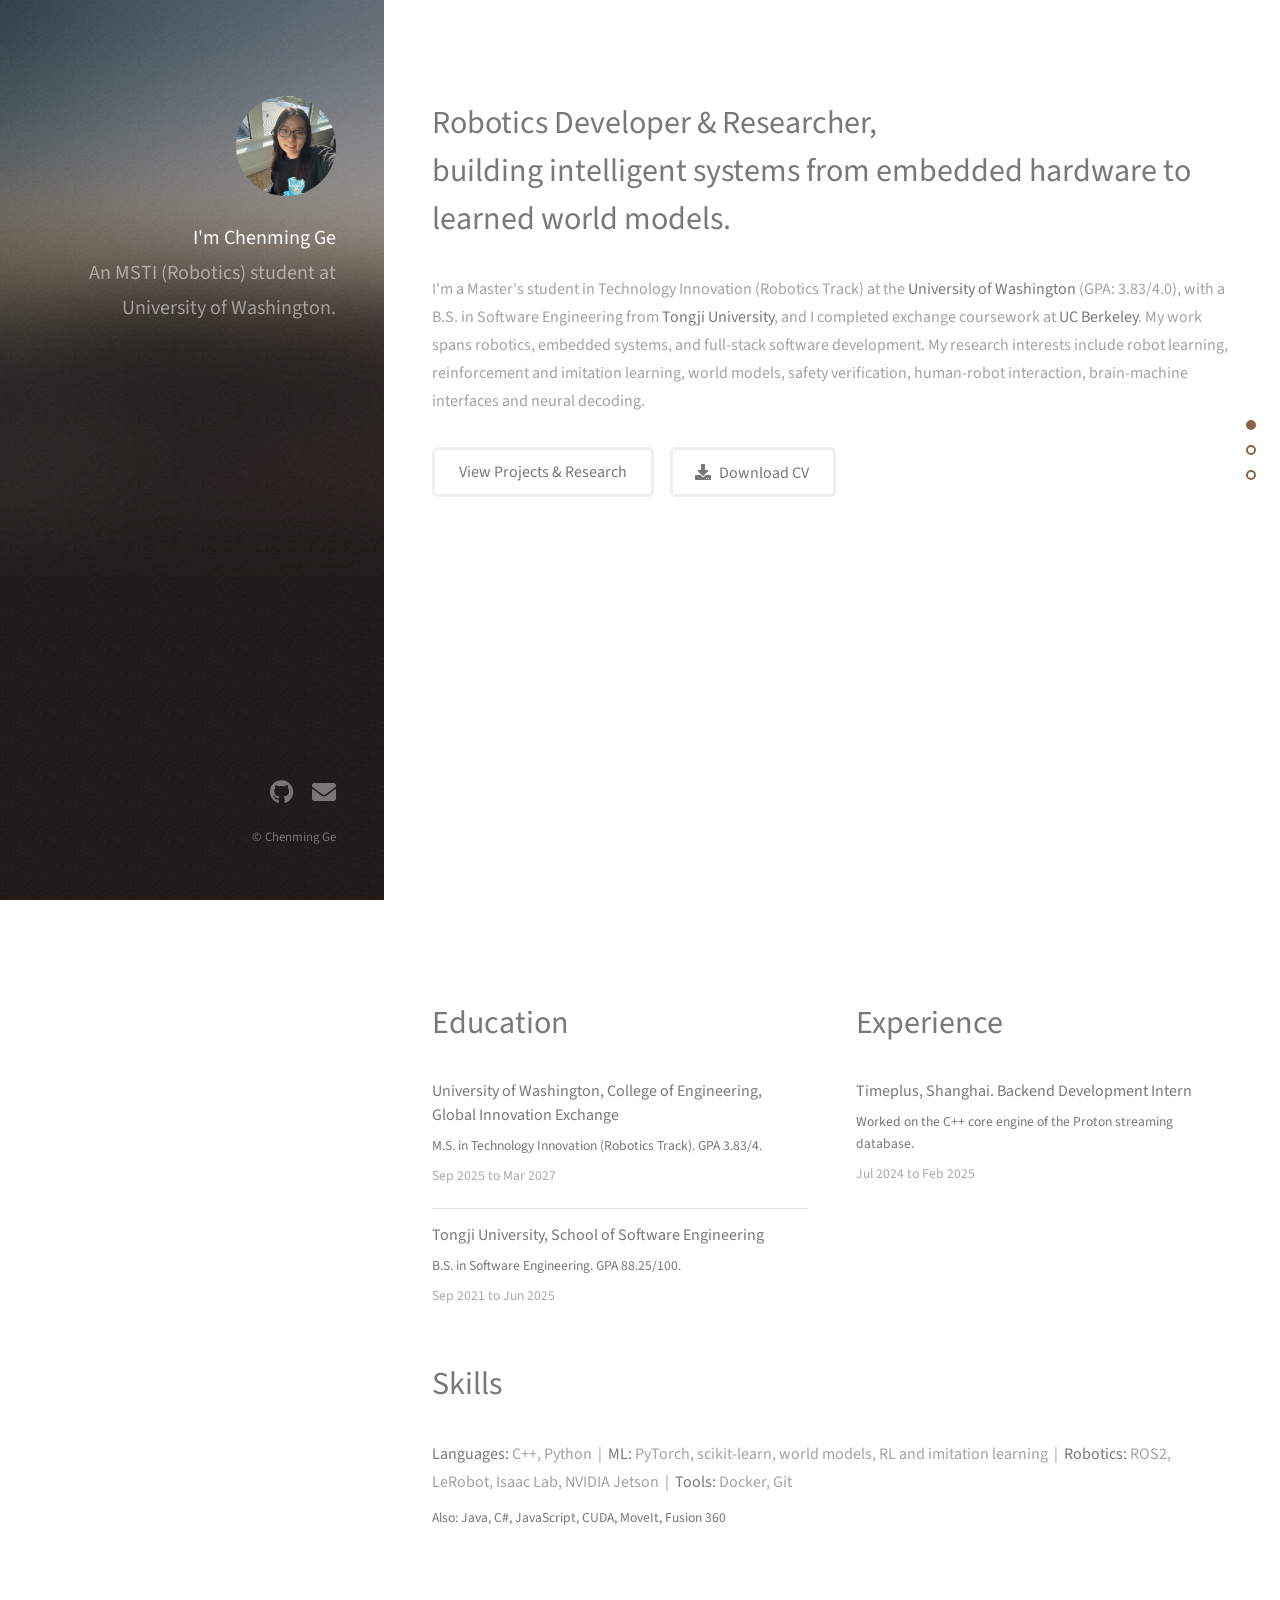
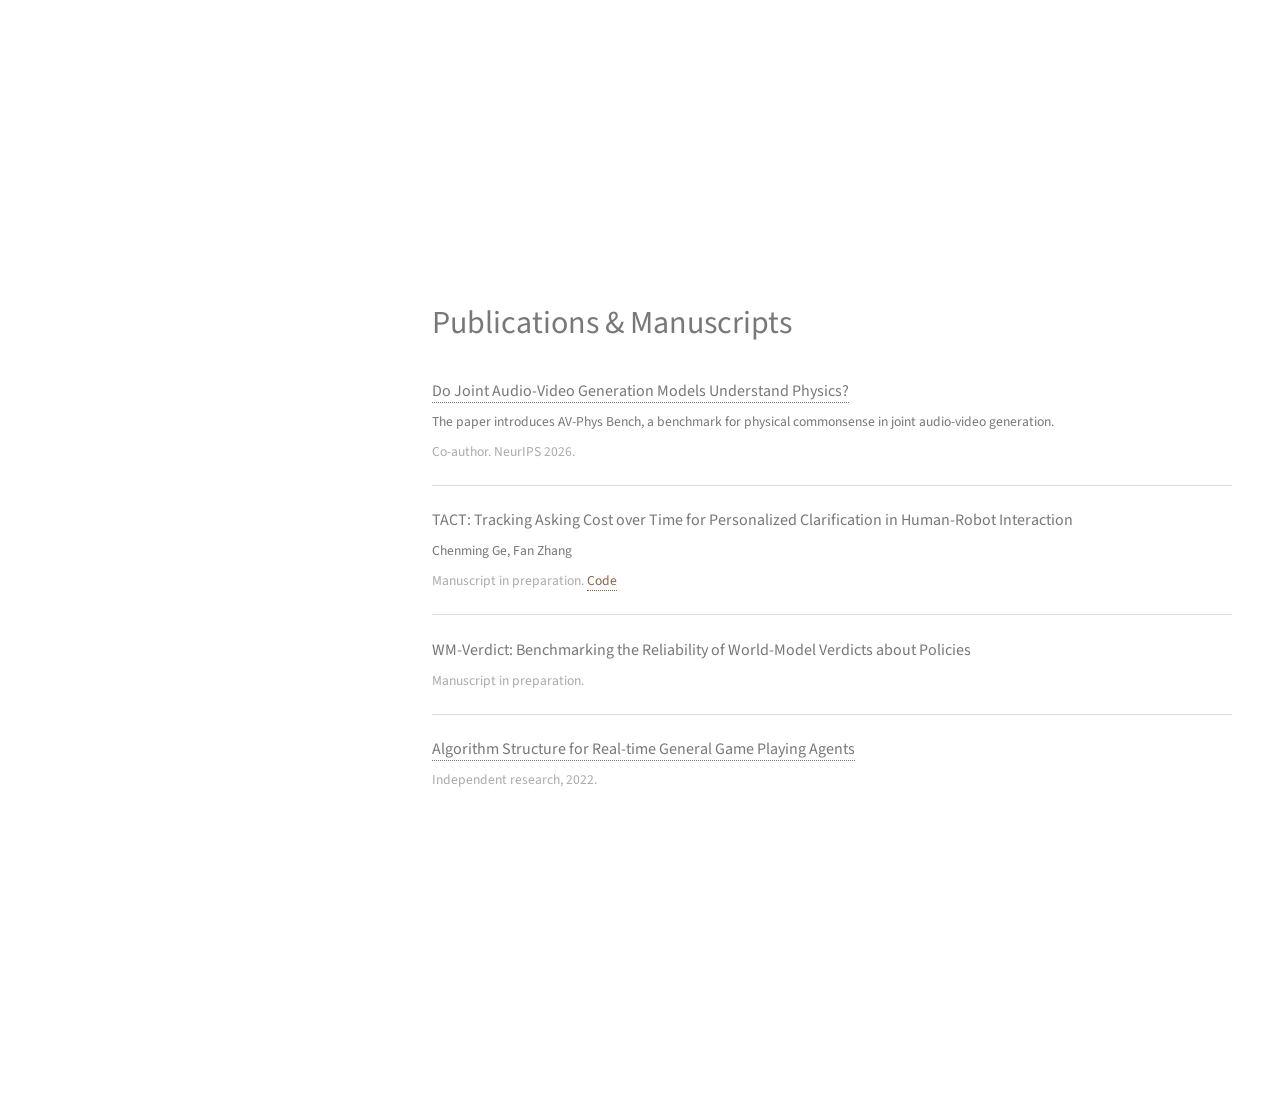
==== commit 5a68e0a8: "Homepage: combine Education, Experience, Skills; align page titles; match header with projects page " ====
--- a/index.html
+++ b/index.html
@@ -11,6 +11,9 @@
 		<meta name="viewport" content="width=device-width, initial-scale=1, user-scalable=no" />
 		<link rel="stylesheet" href="assets/css/main.css" />
 		<style>
+			#header h1 br {
+				display: inline !important;
+			}
 			.entry-list {
 				display: flex;
 				flex-direction: column;
@@ -39,20 +42,35 @@
 				margin: 0.6em 0 0 0;
 				color: #aaa;
 			}
+			#background .block + .block {
+				margin-top: 1.75em;
+			}
+			#background .block header.major {
+				margin: 0 0 1em 0;
+			}
+			#background .entry {
+				padding: 0.9em 0;
+			}
+			#background .entry:first-child {
+				padding-top: 0;
+			}
+			#background .block p {
+				margin-bottom: 0.5em;
+			}
 			.entry h3 + p.meta {
 				margin-top: 0;
 			}
-			#skills .skills-also {
+			#background .skills-also {
 				font-size: 0.85em;
 				color: #777;
 			}
 			/* Page-by-page scrolling with fade in/out (desktop) */
-			.js #main > section {
+			.js #main > section > * {
 				opacity: 0;
 				transform: translateY(2em);
 				transition: opacity 0.7s ease, transform 0.7s ease;
 			}
-			.js #main > section.in-view {
+			.js #main > section.in-view > * {
 				opacity: 1;
 				transform: none;
 			}
@@ -67,15 +85,26 @@
 					padding-top: 0;
 					padding-bottom: 0;
 				}
-				#main > section {
+				#background {
+					display: grid;
+					grid-template-columns: 1fr 1fr;
+					column-gap: 3em;
+					align-content: start;
+				}
+				#background .block + .block {
+					margin-top: 0;
+				}
+				#background #skills {
+					grid-column: 1 / -1;
+					margin-top: 2em;
+				}
+				#main > section,
+				#main > section:first-child {
 					border-top: 0;
 					margin: 0;
-					padding: 4em 0;
+					padding: 11vh 0 3em 0;
 					min-height: 100vh;
 					box-sizing: border-box;
-					display: flex;
-					flex-direction: column;
-					justify-content: center;
 					scroll-snap-align: start;
 					scroll-snap-stop: always;
 				}
@@ -111,7 +140,7 @@
 				}
 			}
 			@media (prefers-reduced-motion: reduce) {
-				.js #main > section {
+				.js #main > section > * {
 					opacity: 1;
 					transform: none;
 					transition: none;
@@ -129,8 +158,8 @@
 			<header id="header">
 				<div class="inner">
 					<a href="#" class="image avatar"><img src="images/avatar.jpg" alt="" /></a>
-					<h1><strong>I'm Chenming Ge</strong>,<br />
-					an MSTI (Robotics) student at University of Washington.</h1>
+					<h1><strong>I'm Chenming Ge</strong><br />
+					An MSTI (Robotics) student at University of Washington.</h1>
 				</div>
 			</header>
 
@@ -150,8 +179,9 @@
 						</ul>
 					</section>
 
-				<!-- Education -->
-					<section id="education">
+				<!-- Education, Experience, Skills -->
+					<section id="background">
+						<div class="block" id="education">
 						<header class="major">
 							<h2>Education</h2>
 						</header>
@@ -167,37 +197,8 @@
 								<p class="meta">Sep 2021 to Jun 2025</p>
 							</div>
 						</div>
-					</section>
-
-				<!-- Publications -->
-					<section id="publications">
-						<header class="major">
-							<h2>Publications &amp; Manuscripts</h2>
-						</header>
-						<div class="entry-list">
-							<div class="entry">
-								<h3><a href="https://doi.org/10.48550/arXiv.2605.07061" target="_blank">Do Joint Audio-Video Generation Models Understand Physics?</a></h3>
-								<p>The paper introduces AV-Phys Bench, a benchmark for physical commonsense in joint audio-video generation.</p>
-								<p class="meta">Co-author. NeurIPS 2026.</p>
-							</div>
-							<div class="entry">
-								<h3>TACT: Tracking Asking Cost over Time for Personalized Clarification in Human-Robot Interaction</h3>
-								<p>Chenming Ge, Fan Zhang</p>
-								<p class="meta">Manuscript in preparation. <a href="https://github.com/Ghosty2003/TACT" target="_blank">Code</a></p>
-							</div>
-							<div class="entry">
-								<h3>WM-Verdict: Benchmarking the Reliability of World-Model Verdicts about Policies</h3>
-								<p class="meta">Manuscript in preparation.</p>
-							</div>
-							<div class="entry">
-								<h3><a href="https://www.researchgate.net/publication/372214848_Algorithm_structure_for_real-time_general_game_playing_agents" target="_blank">Algorithm Structure for Real-time General Game Playing Agents</a></h3>
-								<p class="meta">Independent research, 2022.</p>
-							</div>
-						</div>
-					</section>
-
-				<!-- Experience -->
-					<section id="experience">
+					</div>
+						<div class="block" id="experience">
 						<header class="major">
 							<h2>Experience</h2>
 						</header>
@@ -208,10 +209,8 @@
 								<p class="meta">Jul 2024 to Feb 2025</p>
 							</div>
 						</div>
-					</section>
-
-				<!-- Skills -->
-					<section id="skills">
+					</div>
+						<div class="block" id="skills">
 						<header class="major">
 							<h2>Skills</h2>
 						</header>
@@ -222,6 +221,34 @@
 							<strong>Tools:</strong> Docker, Git
 						</p>
 						<p class="skills-also"><strong>Also:</strong> Java, C#, JavaScript, CUDA, MoveIt, Fusion 360</p>
+					</div>
+					</section>
+
+				<!-- Publications -->
+					<section id="publications">
+						<header class="major">
+							<h2>Publications &amp; Manuscripts</h2>
+						</header>
+						<div class="entry-list">
+							<div class="entry">
+								<h3><a href="https://doi.org/10.48550/arXiv.2605.07061" target="_blank">Do Joint Audio-Video Generation Models Understand Physics?</a></h3>
+								<p>The paper introduces AV-Phys Bench, a benchmark for physical commonsense in joint audio-video generation.</p>
+								<p class="meta">Co-author. NeurIPS 2026.</p>
+							</div>
+							<div class="entry">
+								<h3>TACT: Tracking Asking Cost over Time for Personalized Clarification in Human-Robot Interaction</h3>
+								<p>Chenming Ge, Fan Zhang</p>
+								<p class="meta">Manuscript in preparation. <a href="https://github.com/Ghosty2003/TACT" target="_blank">Code</a></p>
+							</div>
+							<div class="entry">
+								<h3>WM-Verdict: Benchmarking the Reliability of World-Model Verdicts about Policies</h3>
+								<p class="meta">Manuscript in preparation.</p>
+							</div>
+							<div class="entry">
+								<h3><a href="https://www.researchgate.net/publication/372214848_Algorithm_structure_for_real-time_general_game_playing_agents" target="_blank">Algorithm Structure for Real-time General Game Playing Agents</a></h3>
+								<p class="meta">Independent research, 2022.</p>
+							</div>
+						</div>
 					</section>
 
 			</div>
@@ -229,10 +256,8 @@
 		<!-- Page dots -->
 			<nav id="page-dots" aria-label="Sections">
 				<a href="#one" title="About"></a>
-				<a href="#education" title="Education"></a>
+				<a href="#background" title="Education, Experience and Skills"></a>
 				<a href="#publications" title="Publications"></a>
-				<a href="#experience" title="Experience"></a>
-				<a href="#skills" title="Skills"></a>
 			</nav>
 
 		<!-- Footer -->
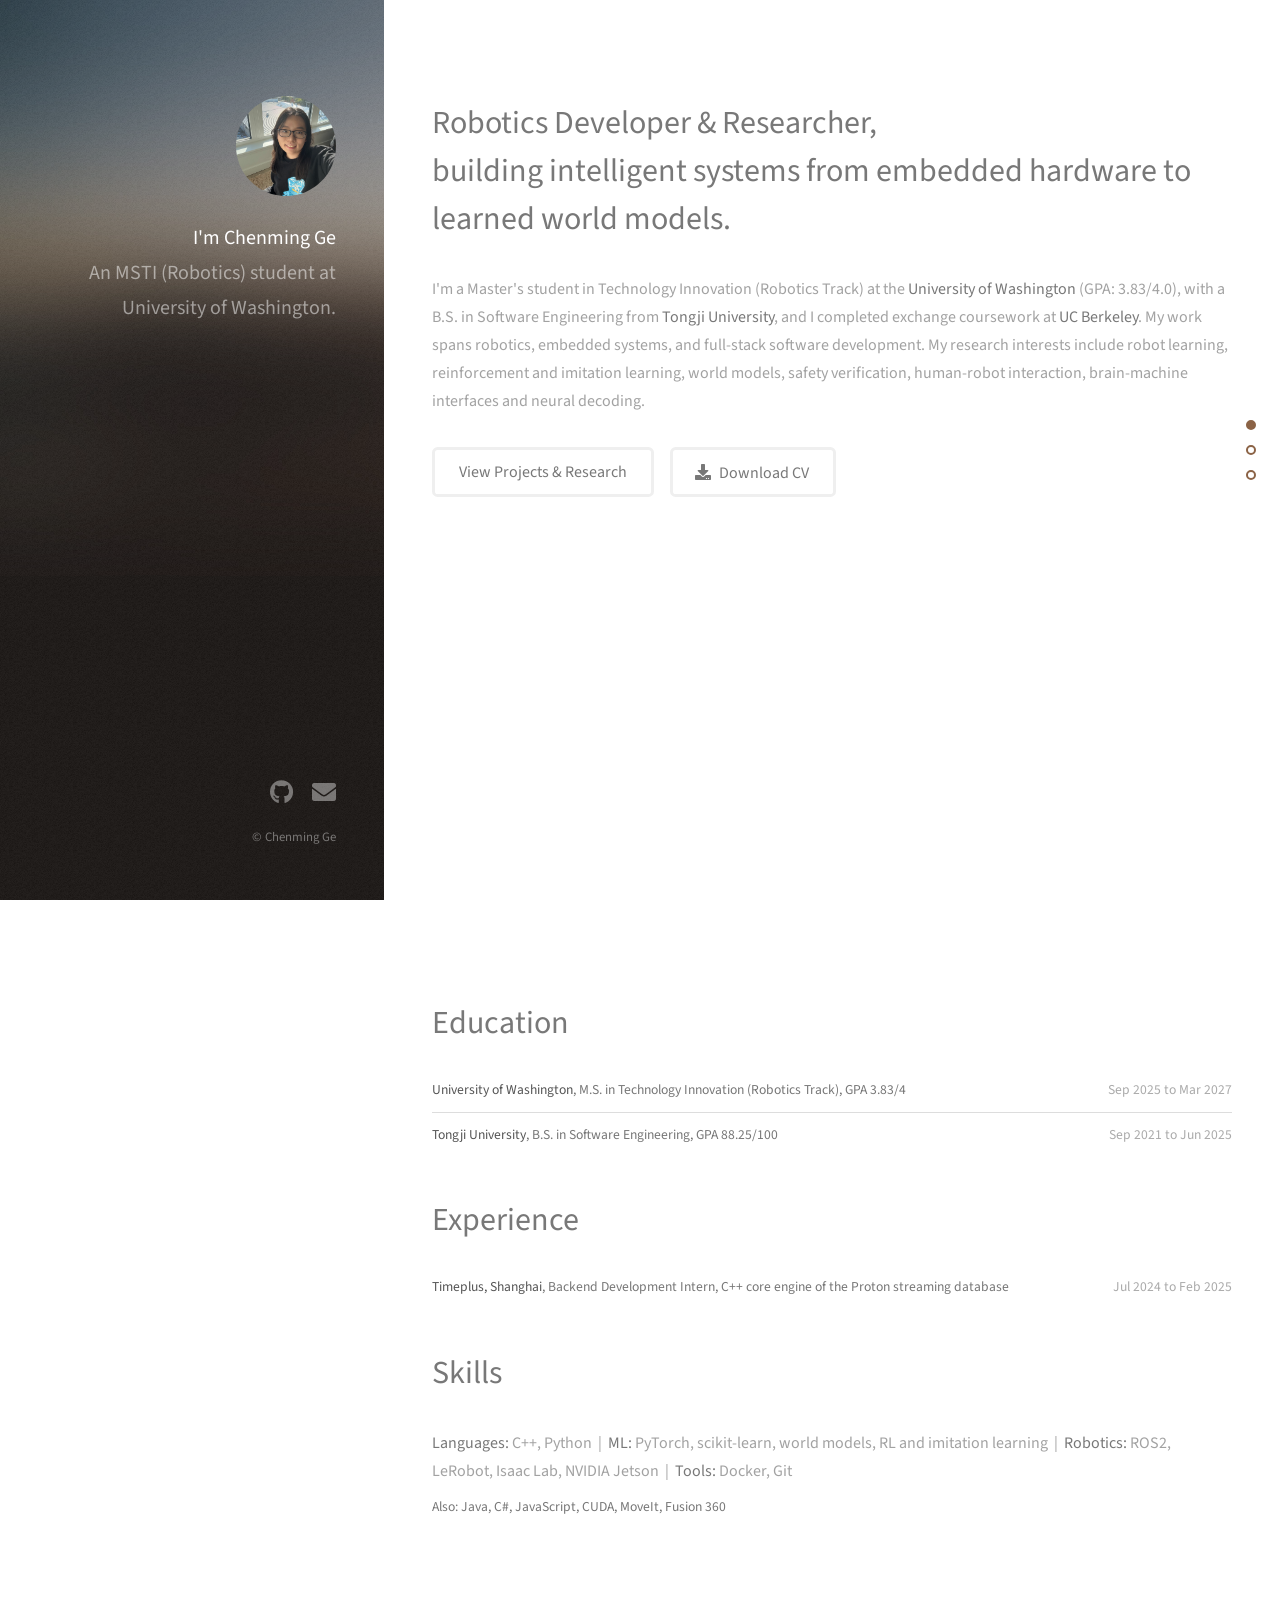
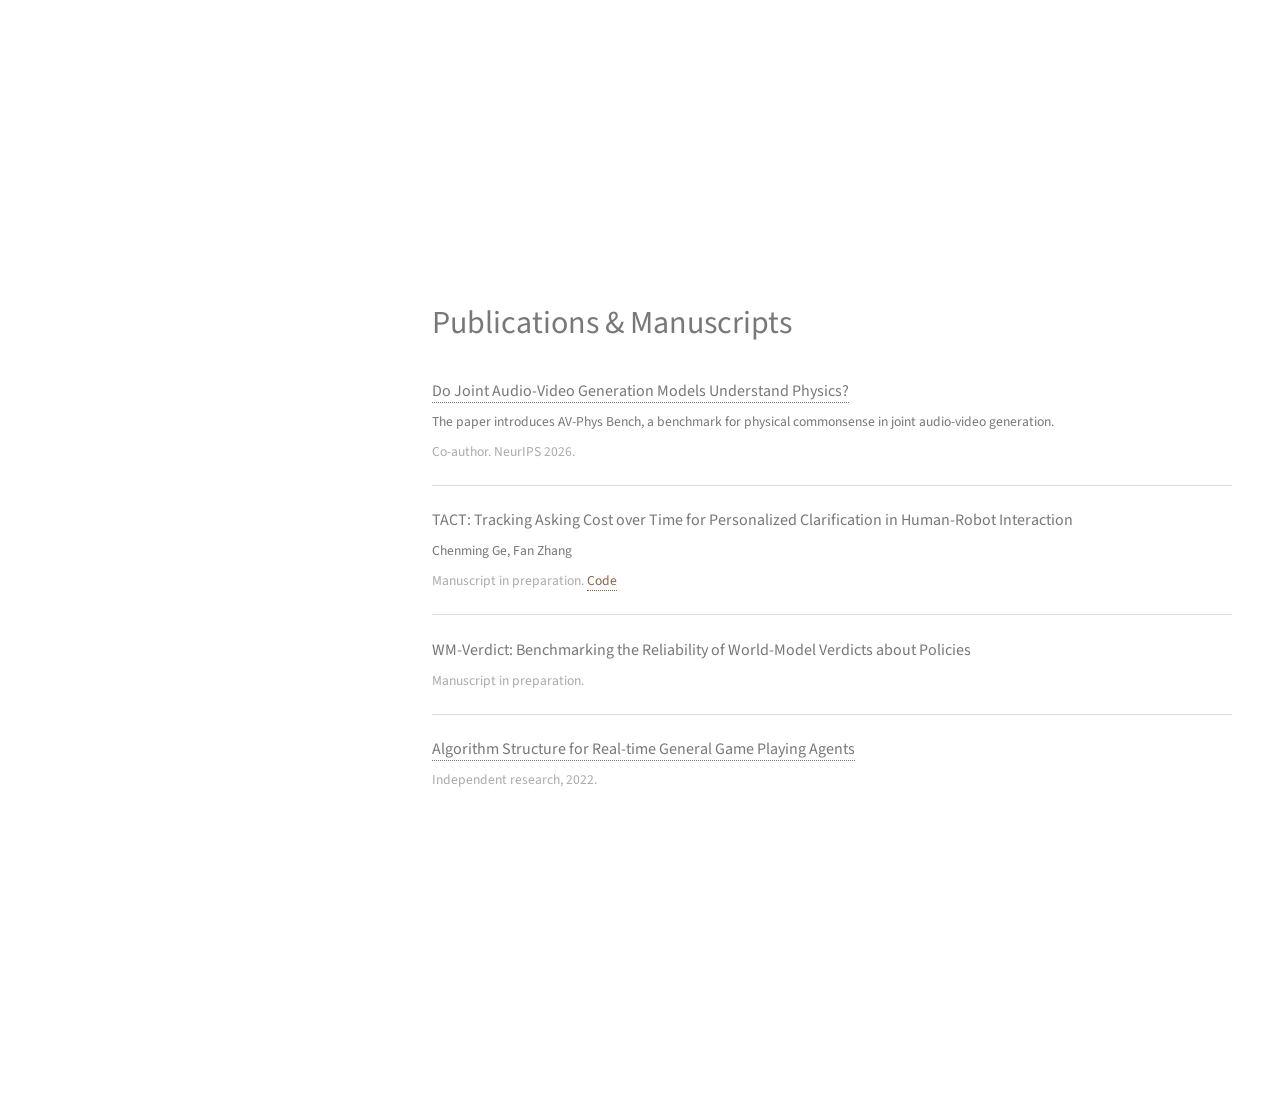
==== commit 1d759224: "Homepage: one-line Education and Experience entries Co-Authored-By: Claude Sonnet 5.5 <noreply@anthr" ====
--- a/index.html
+++ b/index.html
@@ -43,7 +43,36 @@
 				color: #aaa;
 			}
 			#background .block + .block {
-				margin-top: 1.75em;
+				margin-top: 2.5em;
+			}
+			.line-list {
+				list-style: none;
+				margin: 0;
+				padding: 0;
+			}
+			.line-list li {
+				display: flex;
+				flex-wrap: wrap;
+				justify-content: space-between;
+				gap: 0.25em 1.5em;
+				padding: 0.8em 0;
+				border-bottom: 1px solid #ddd;
+				font-size: 0.85em;
+				line-height: 1.6em;
+				color: #777;
+			}
+			.line-list li:first-child {
+				padding-top: 0;
+			}
+			.line-list li:last-child {
+				border-bottom: none;
+			}
+			.line-list strong {
+				color: #555;
+			}
+			.line-list .when {
+				color: #aaa;
+				white-space: nowrap;
 			}
 			#background .block header.major {
 				margin: 0 0 1em 0;
@@ -84,19 +113,6 @@
 				#main {
 					padding-top: 0;
 					padding-bottom: 0;
-				}
-				#background {
-					display: grid;
-					grid-template-columns: 1fr 1fr;
-					column-gap: 3em;
-					align-content: start;
-				}
-				#background .block + .block {
-					margin-top: 0;
-				}
-				#background #skills {
-					grid-column: 1 / -1;
-					margin-top: 2em;
 				}
 				#main > section,
 				#main > section:first-child {
@@ -182,46 +198,34 @@
 				<!-- Education, Experience, Skills -->
 					<section id="background">
 						<div class="block" id="education">
-						<header class="major">
-							<h2>Education</h2>
-						</header>
-						<div class="entry-list">
-							<div class="entry">
-								<h3>University of Washington, College of Engineering, Global Innovation Exchange</h3>
-								<p>M.S. in Technology Innovation (Robotics Track). GPA 3.83/4.</p>
-								<p class="meta">Sep 2025 to Mar 2027</p>
-							</div>
-							<div class="entry">
-								<h3>Tongji University, School of Software Engineering</h3>
-								<p>B.S. in Software Engineering. GPA 88.25/100.</p>
-								<p class="meta">Sep 2021 to Jun 2025</p>
-							</div>
+							<header class="major">
+								<h2>Education</h2>
+							</header>
+							<ul class="line-list">
+								<li><span><strong>University of Washington</strong>, M.S. in Technology Innovation (Robotics Track), GPA 3.83/4</span><span class="when">Sep 2025 to Mar 2027</span></li>
+								<li><span><strong>Tongji University</strong>, B.S. in Software Engineering, GPA 88.25/100</span><span class="when">Sep 2021 to Jun 2025</span></li>
+							</ul>
 						</div>
-					</div>
 						<div class="block" id="experience">
-						<header class="major">
-							<h2>Experience</h2>
-						</header>
-						<div class="entry-list">
-							<div class="entry">
-								<h3>Timeplus, Shanghai. Backend Development Intern</h3>
-								<p>Worked on the C++ core engine of the Proton streaming database.</p>
-								<p class="meta">Jul 2024 to Feb 2025</p>
-							</div>
+							<header class="major">
+								<h2>Experience</h2>
+							</header>
+							<ul class="line-list">
+								<li><span><strong>Timeplus, Shanghai</strong>, Backend Development Intern, C++ core engine of the Proton streaming database</span><span class="when">Jul 2024 to Feb 2025</span></li>
+							</ul>
 						</div>
-					</div>
 						<div class="block" id="skills">
-						<header class="major">
-							<h2>Skills</h2>
-						</header>
-						<p>
+							<header class="major">
+								<h2>Skills</h2>
+							</header>
+							<p>
 							<strong>Languages:</strong> C++, Python &nbsp;|&nbsp;
 							<strong>ML:</strong> PyTorch, scikit-learn, world models, RL and imitation learning &nbsp;|&nbsp;
 							<strong>Robotics:</strong> ROS2, LeRobot, Isaac Lab, NVIDIA Jetson &nbsp;|&nbsp;
 							<strong>Tools:</strong> Docker, Git
 						</p>
 						<p class="skills-also"><strong>Also:</strong> Java, C#, JavaScript, CUDA, MoveIt, Fusion 360</p>
-					</div>
+						</div>
 					</section>
 
 				<!-- Publications -->
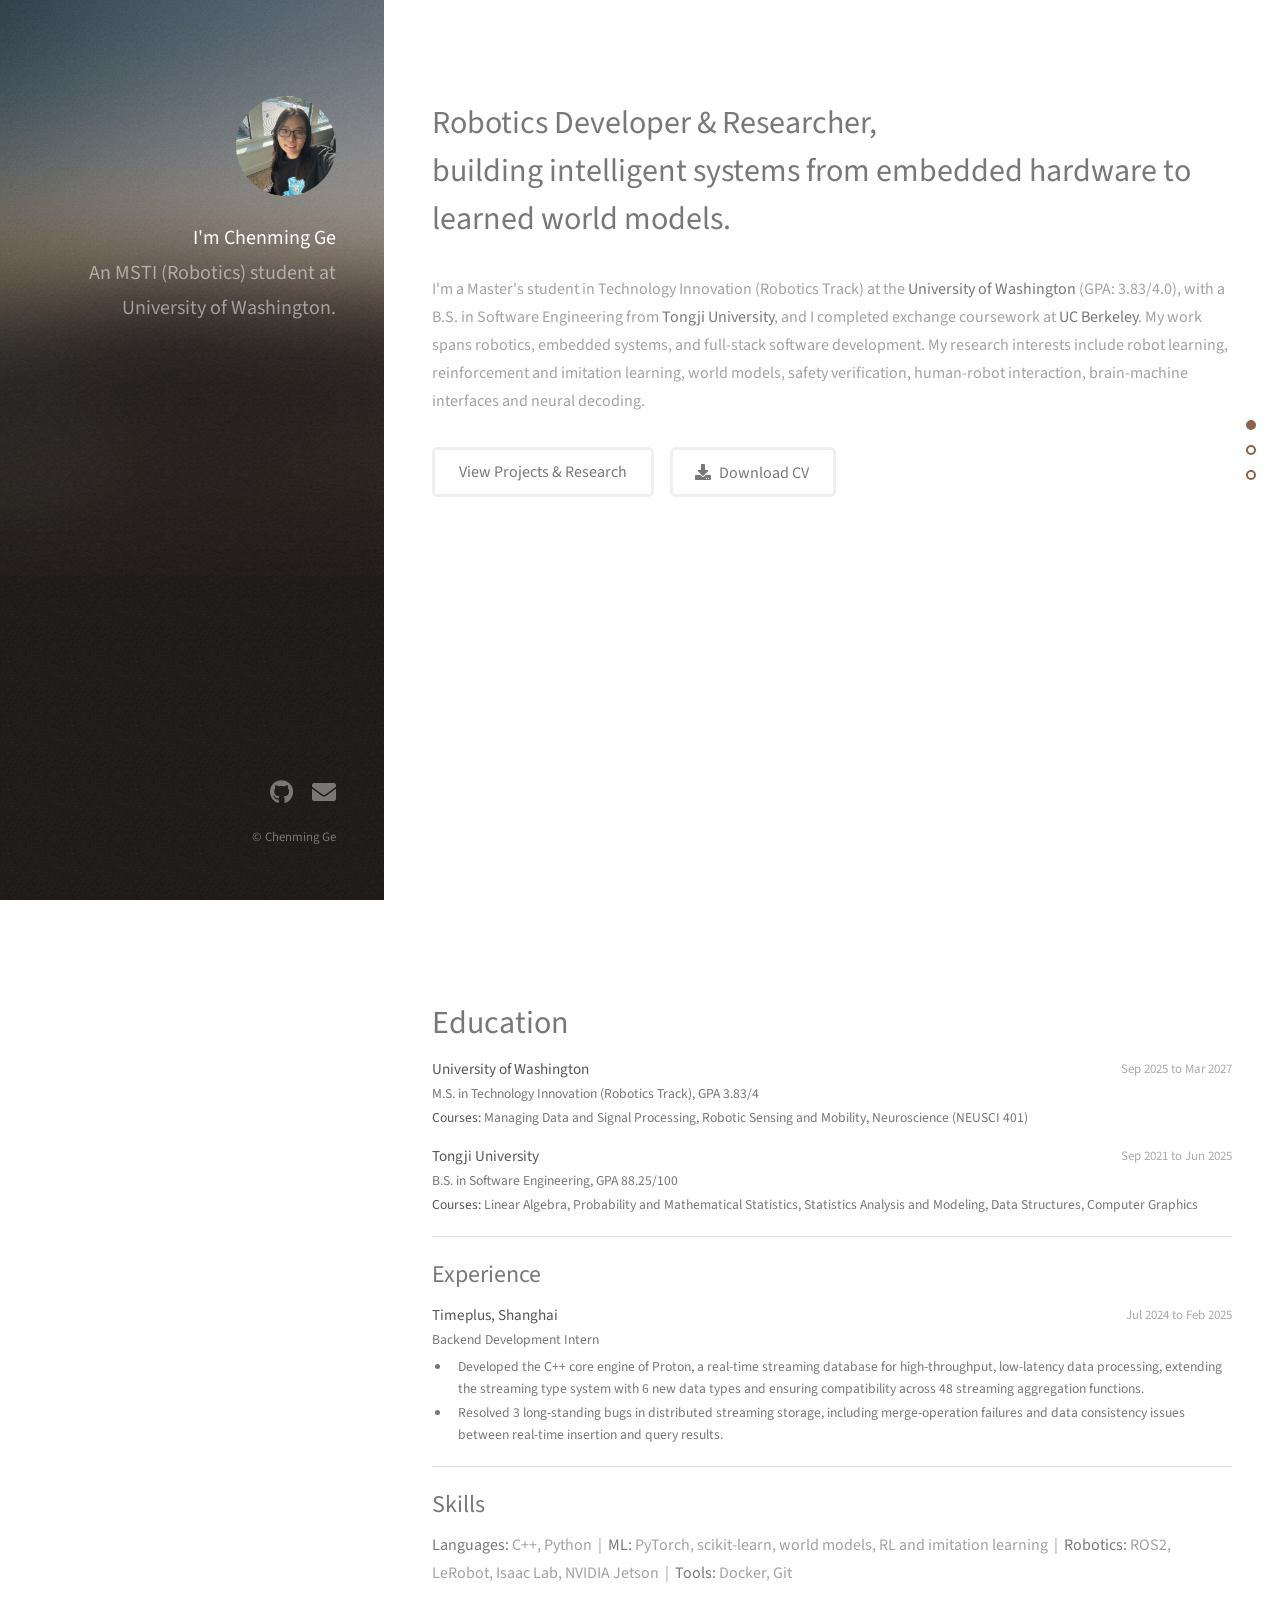
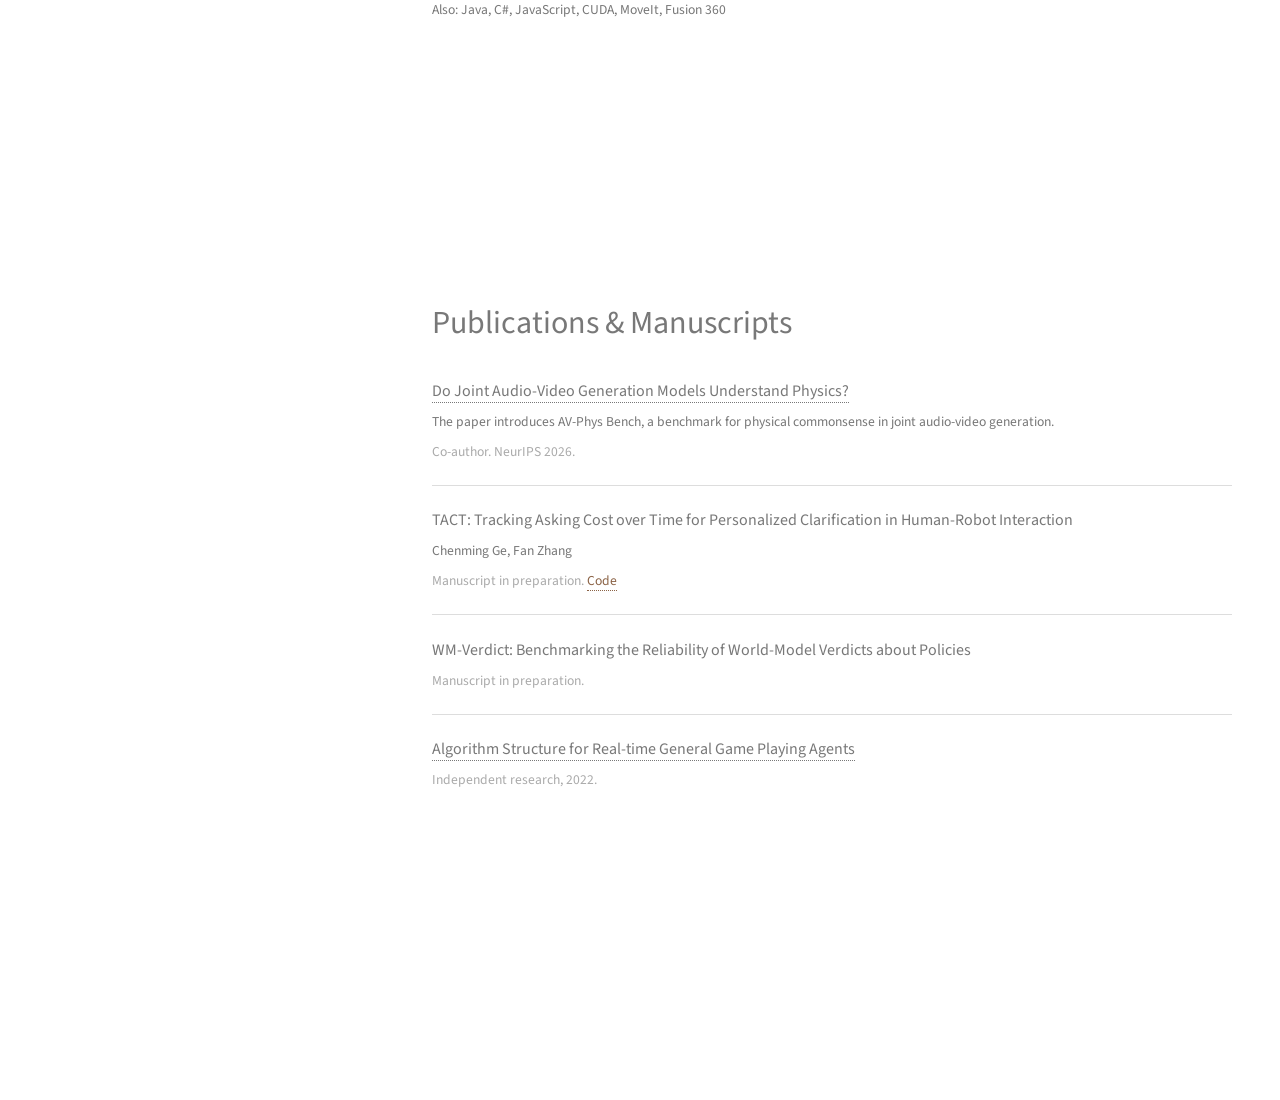
==== commit 3535be9e: "Homepage: restore multi-line Education/Experience with courses and bullets, section dividers Co-Auth" ====
--- a/index.html
+++ b/index.html
@@ -43,48 +43,51 @@
 				color: #aaa;
 			}
 			#background .block + .block {
-				margin-top: 2.5em;
-			}
-			.line-list {
-				list-style: none;
+				border-top: 1px solid #ddd;
+				margin-top: 1.25em;
+				padding-top: 1.25em;
+			}
+			#background .block header.major {
+				margin: 0 0 0.5em 0;
+			}
+			#background .block header.major h2 {
 				margin: 0;
-				padding: 0;
-			}
-			.line-list li {
+			}
+			#background #skills > p {
+				margin: 0 0 0.6em 0;
+			}
+			#background .block + .block header.major h2 {
+				font-size: 1.5em;
+			}
+			#background .item + .item {
+				margin-top: 0.8em;
+			}
+			#background .item-head {
 				display: flex;
 				flex-wrap: wrap;
 				justify-content: space-between;
-				gap: 0.25em 1.5em;
-				padding: 0.8em 0;
-				border-bottom: 1px solid #ddd;
+				gap: 0 1.5em;
+				font-size: 0.95em;
+				color: #555;
+			}
+			#background .item-head .when {
+				color: #aaa;
+				font-size: 0.85em;
+				white-space: nowrap;
+			}
+			#background .item p,
+			#background .item li {
 				font-size: 0.85em;
 				line-height: 1.6em;
 				color: #777;
-			}
-			.line-list li:first-child {
-				padding-top: 0;
-			}
-			.line-list li:last-child {
-				border-bottom: none;
-			}
-			.line-list strong {
+				margin: 0 0 0.2em 0;
+			}
+			#background .item ul {
+				margin: 0.3em 0 0 0;
+				padding-left: 1.2em;
+			}
+			#background .item strong {
 				color: #555;
-			}
-			.line-list .when {
-				color: #aaa;
-				white-space: nowrap;
-			}
-			#background .block header.major {
-				margin: 0 0 1em 0;
-			}
-			#background .entry {
-				padding: 0.9em 0;
-			}
-			#background .entry:first-child {
-				padding-top: 0;
-			}
-			#background .block p {
-				margin-bottom: 0.5em;
 			}
 			.entry h3 + p.meta {
 				margin-top: 0;
@@ -201,18 +204,29 @@
 							<header class="major">
 								<h2>Education</h2>
 							</header>
-							<ul class="line-list">
-								<li><span><strong>University of Washington</strong>, M.S. in Technology Innovation (Robotics Track), GPA 3.83/4</span><span class="when">Sep 2025 to Mar 2027</span></li>
-								<li><span><strong>Tongji University</strong>, B.S. in Software Engineering, GPA 88.25/100</span><span class="when">Sep 2021 to Jun 2025</span></li>
-							</ul>
+							<div class="item">
+								<div class="item-head"><strong>University of Washington</strong><span class="when">Sep 2025 to Mar 2027</span></div>
+								<p>M.S. in Technology Innovation (Robotics Track), GPA 3.83/4</p>
+								<p><strong>Courses:</strong> Managing Data and Signal Processing, Robotic Sensing and Mobility, Neuroscience (NEUSCI 401)</p>
+							</div>
+							<div class="item">
+								<div class="item-head"><strong>Tongji University</strong><span class="when">Sep 2021 to Jun 2025</span></div>
+								<p>B.S. in Software Engineering, GPA 88.25/100</p>
+								<p><strong>Courses:</strong> Linear Algebra, Probability and Mathematical Statistics, Statistics Analysis and Modeling, Data Structures, Computer Graphics</p>
+							</div>
 						</div>
 						<div class="block" id="experience">
 							<header class="major">
 								<h2>Experience</h2>
 							</header>
-							<ul class="line-list">
-								<li><span><strong>Timeplus, Shanghai</strong>, Backend Development Intern, C++ core engine of the Proton streaming database</span><span class="when">Jul 2024 to Feb 2025</span></li>
-							</ul>
+							<div class="item">
+								<div class="item-head"><strong>Timeplus, Shanghai</strong><span class="when">Jul 2024 to Feb 2025</span></div>
+								<p>Backend Development Intern</p>
+								<ul>
+									<li>Developed the C++ core engine of Proton, a real-time streaming database for high-throughput, low-latency data processing, extending the streaming type system with 6 new data types and ensuring compatibility across 48 streaming aggregation functions.</li>
+									<li>Resolved 3 long-standing bugs in distributed streaming storage, including merge-operation failures and data consistency issues between real-time insertion and query results.</li>
+								</ul>
+							</div>
 						</div>
 						<div class="block" id="skills">
 							<header class="major">
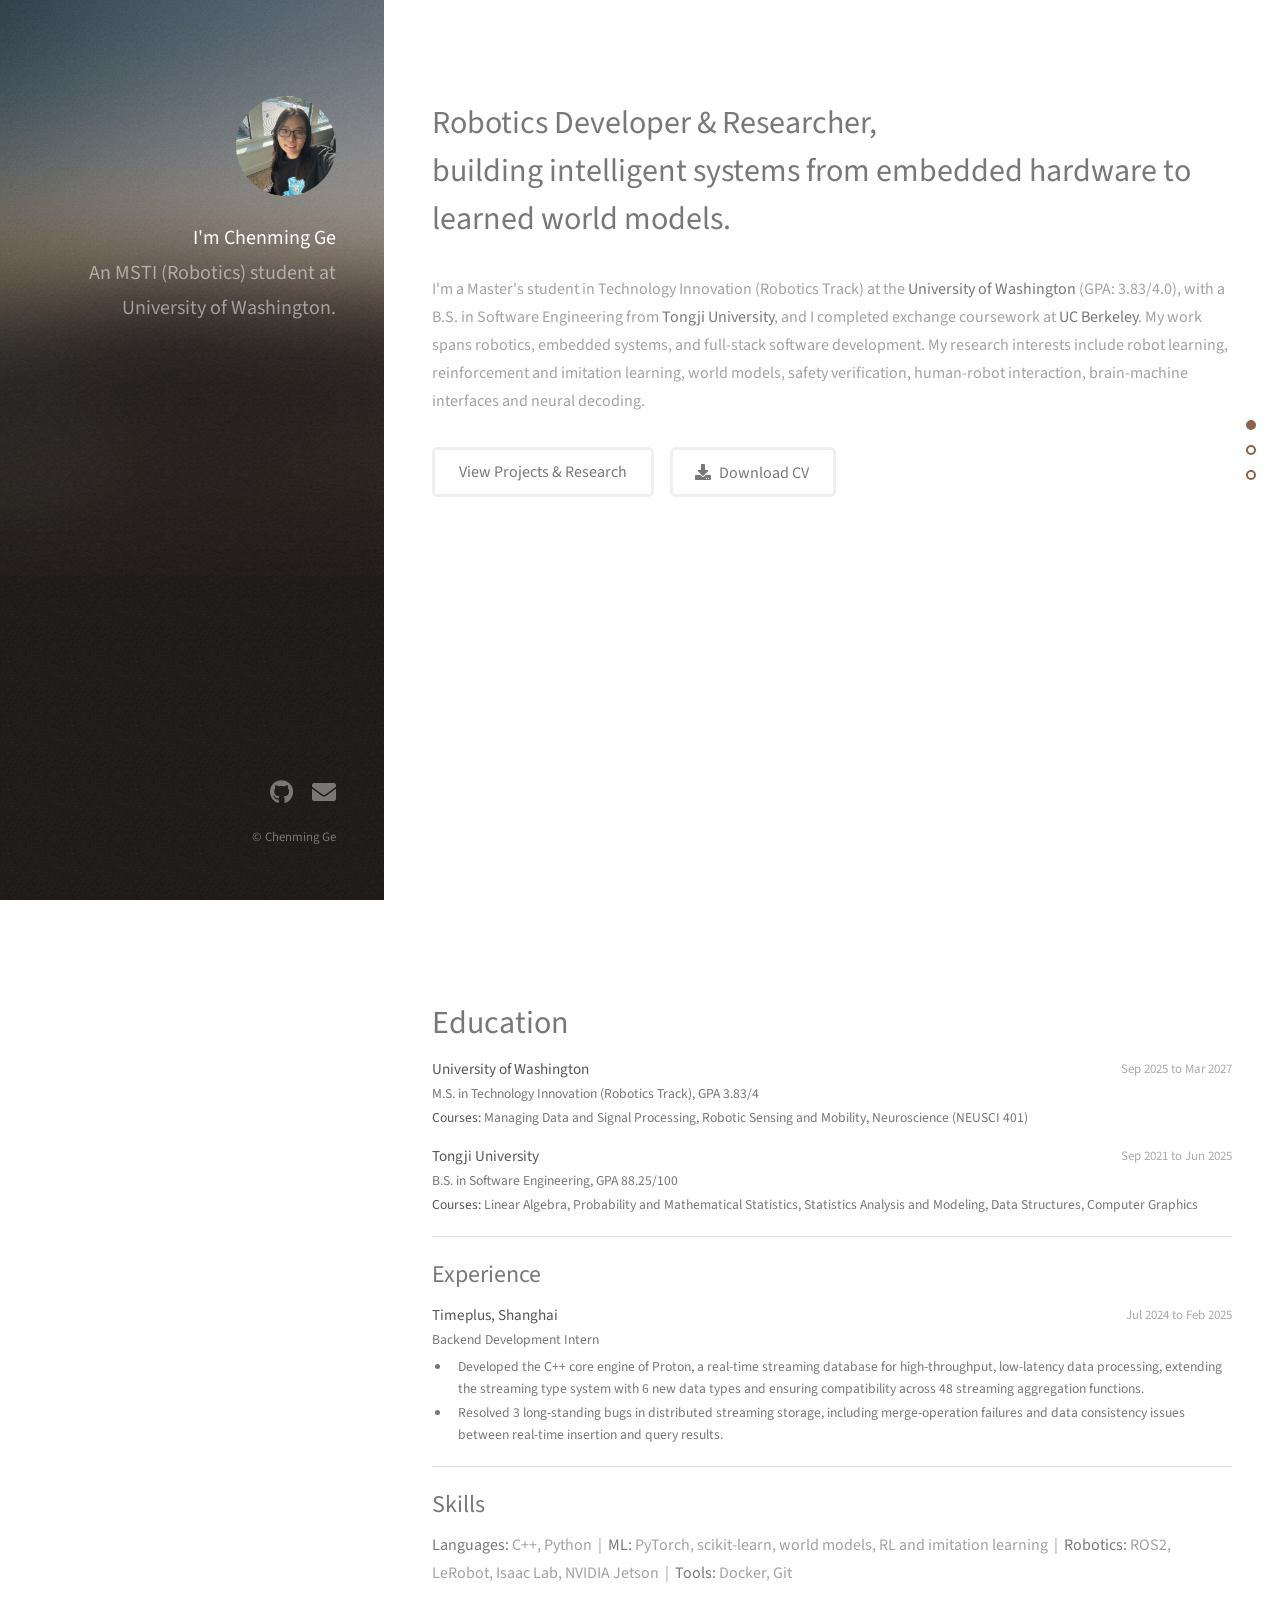
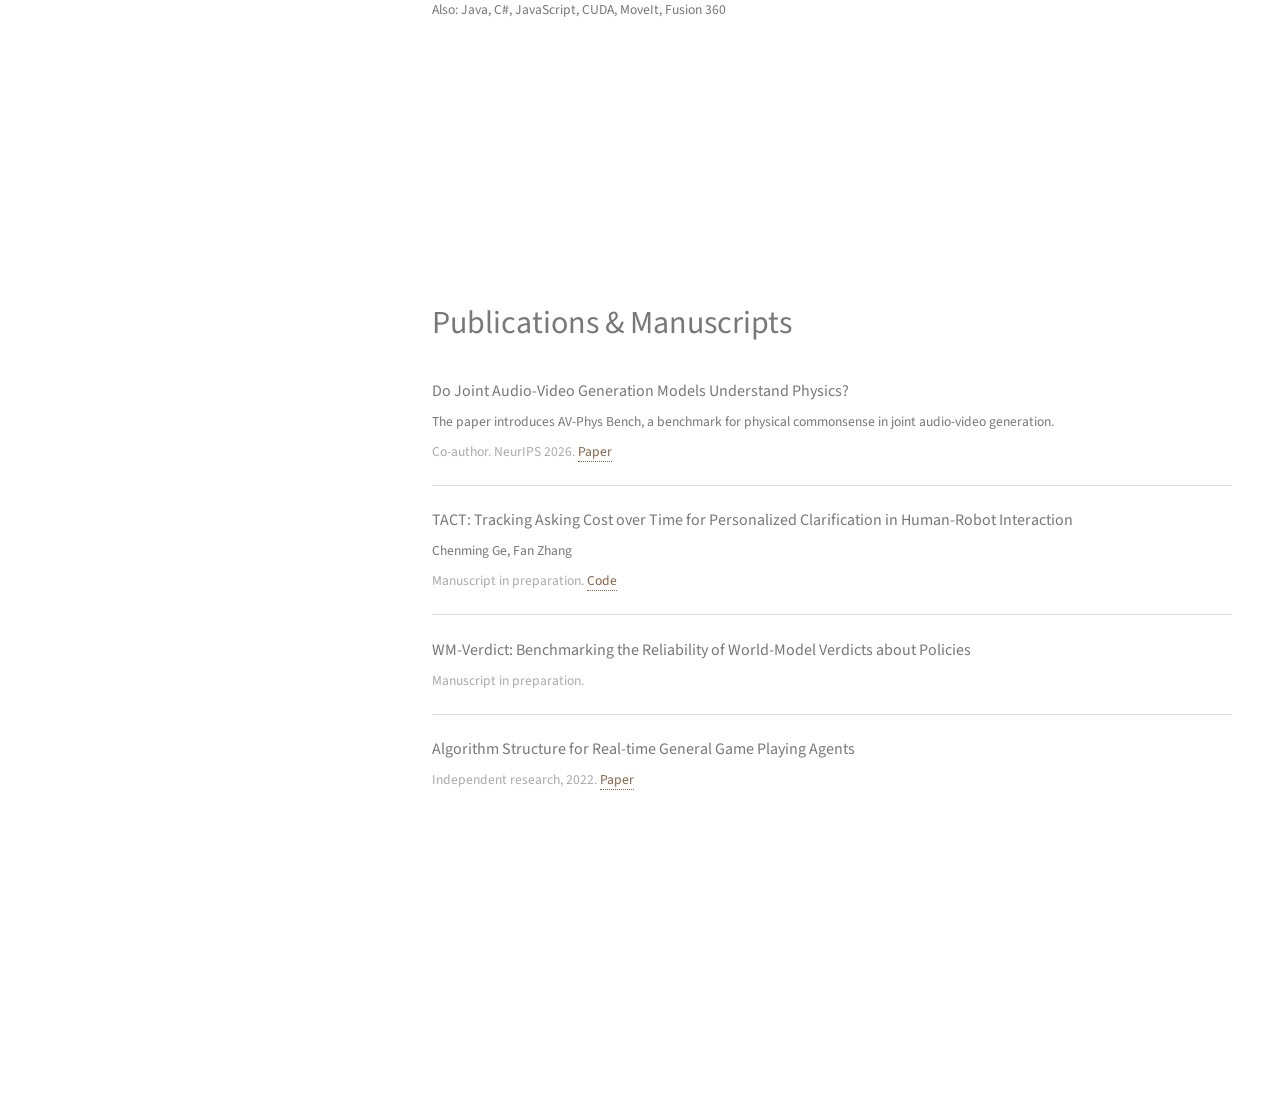
==== commit 887fb7ec: "Unify link style: inline Paper/Code links in Research and Publications Co-Authored-By: Claude Sonnet" ====
--- a/index.html
+++ b/index.html
@@ -249,9 +249,9 @@
 						</header>
 						<div class="entry-list">
 							<div class="entry">
-								<h3><a href="https://doi.org/10.48550/arXiv.2605.07061" target="_blank">Do Joint Audio-Video Generation Models Understand Physics?</a></h3>
+								<h3>Do Joint Audio-Video Generation Models Understand Physics?</h3>
 								<p>The paper introduces AV-Phys Bench, a benchmark for physical commonsense in joint audio-video generation.</p>
-								<p class="meta">Co-author. NeurIPS 2026.</p>
+								<p class="meta">Co-author. NeurIPS 2026. <a href="https://doi.org/10.48550/arXiv.2605.07061" target="_blank">Paper</a></p>
 							</div>
 							<div class="entry">
 								<h3>TACT: Tracking Asking Cost over Time for Personalized Clarification in Human-Robot Interaction</h3>
@@ -263,8 +263,8 @@
 								<p class="meta">Manuscript in preparation.</p>
 							</div>
 							<div class="entry">
-								<h3><a href="https://www.researchgate.net/publication/372214848_Algorithm_structure_for_real-time_general_game_playing_agents" target="_blank">Algorithm Structure for Real-time General Game Playing Agents</a></h3>
-								<p class="meta">Independent research, 2022.</p>
+								<h3>Algorithm Structure for Real-time General Game Playing Agents</h3>
+								<p class="meta">Independent research, 2022. <a href="https://www.researchgate.net/publication/372214848_Algorithm_structure_for_real-time_general_game_playing_agents" target="_blank">Paper</a></p>
 							</div>
 						</div>
 					</section>
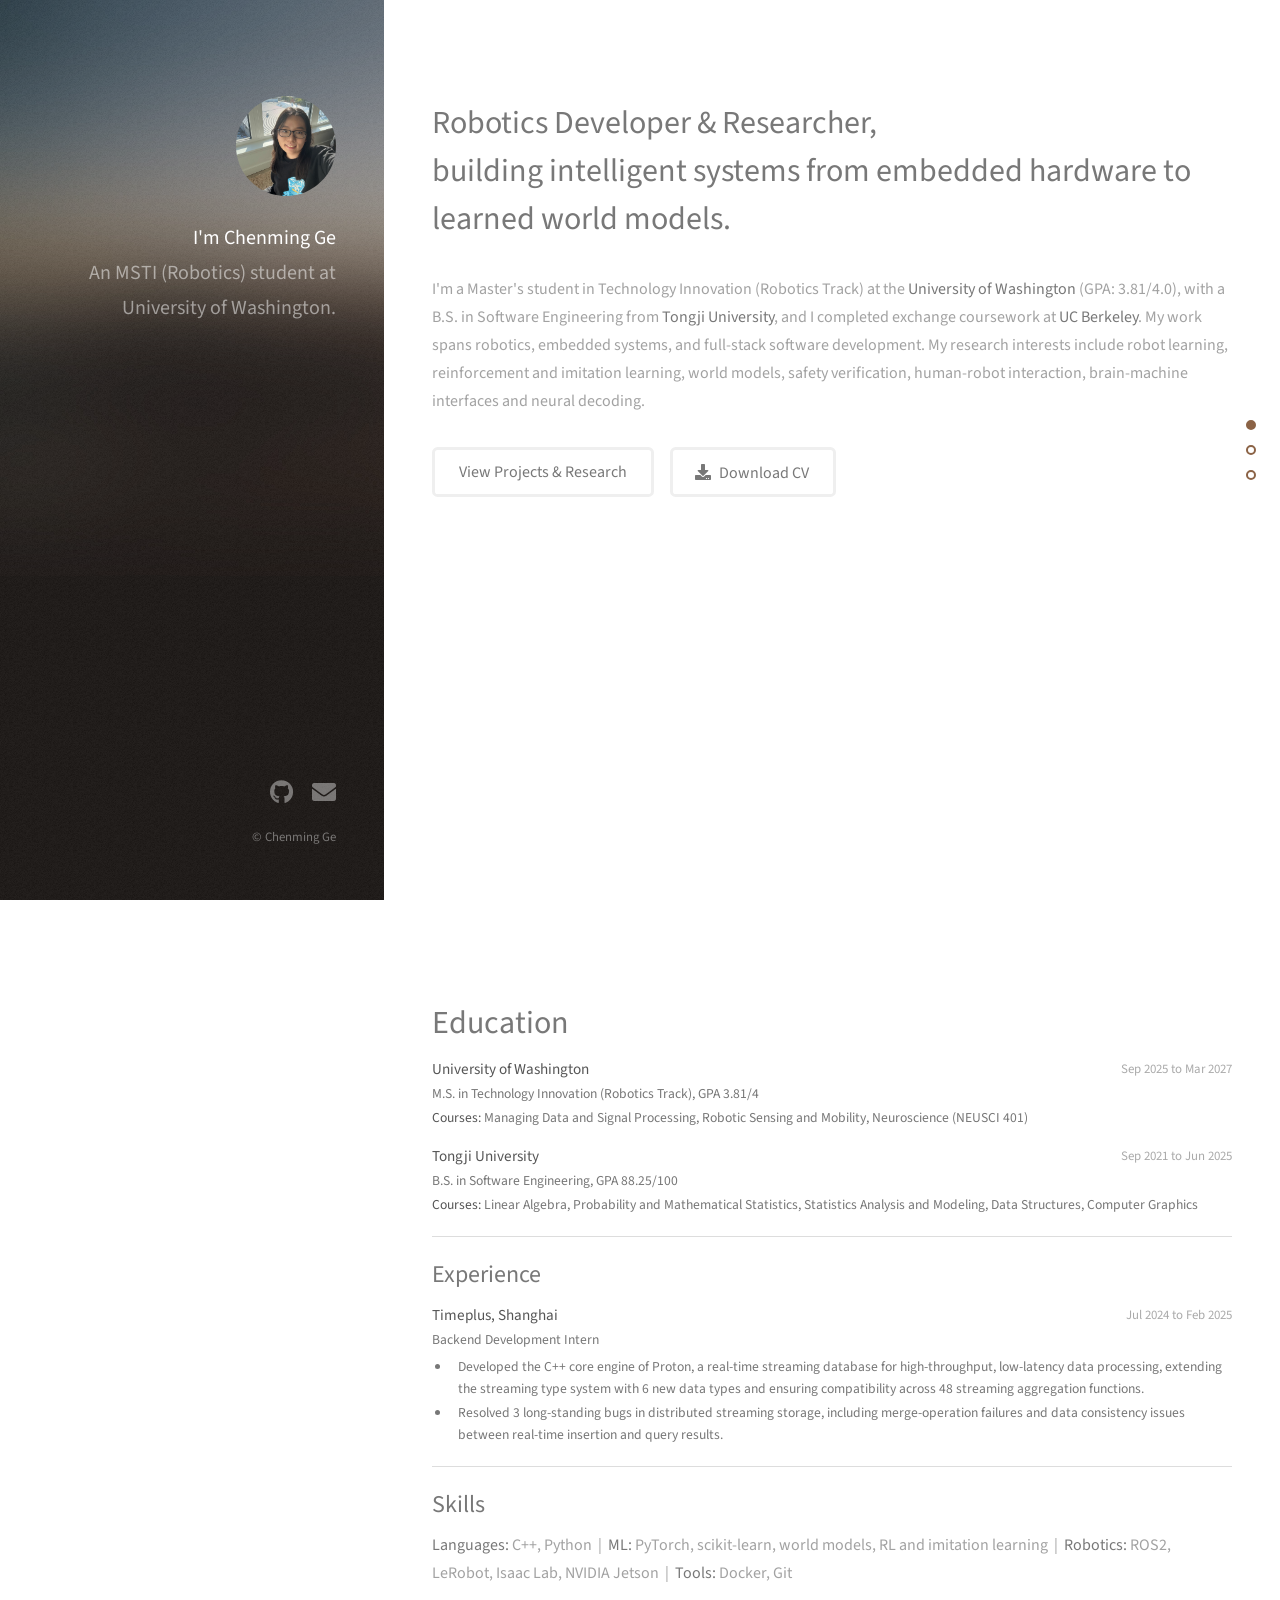
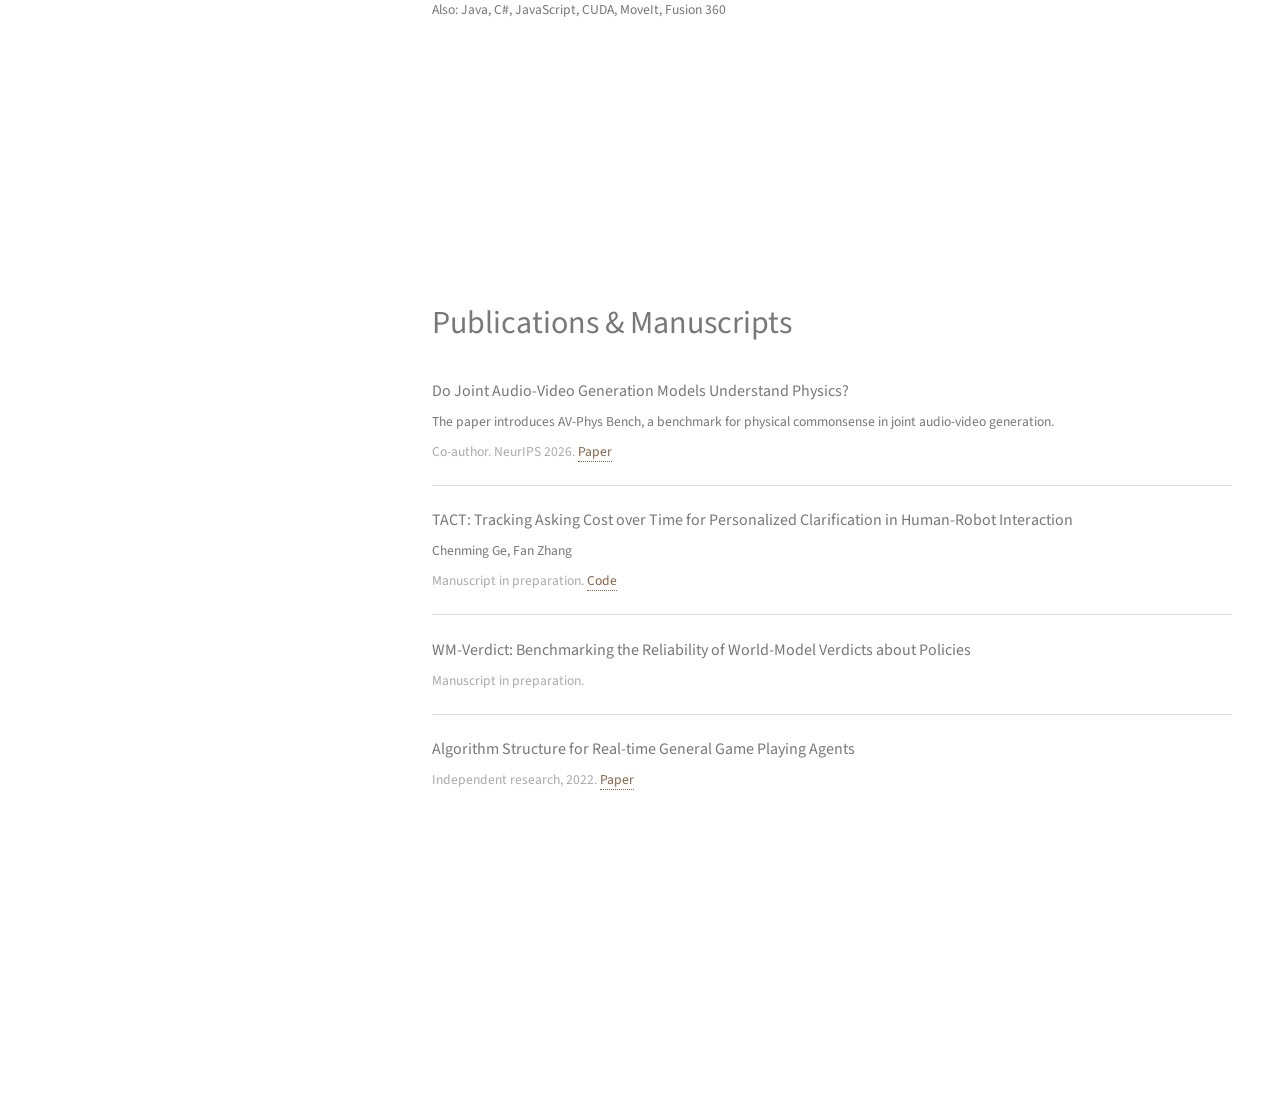
==== commit 12ca2d6c: "Update UW GPA to 3.81 Co-Authored-By: Claude Sonnet 5.5 <noreply@anthropic.com>" ====
--- a/index.html
+++ b/index.html
@@ -191,7 +191,7 @@
 							<h2>Robotics Developer &amp; Researcher,<br />
 							building intelligent systems from embedded hardware to learned world models.</h2>
 						</header>
-						<p>I'm a Master's student in Technology Innovation (Robotics Track) at the <strong>University of Washington</strong> (GPA: 3.83/4.0), with a B.S. in Software Engineering from <strong>Tongji University</strong>, and I completed exchange coursework at <strong>UC Berkeley</strong>. My work spans robotics, embedded systems, and full-stack software development. My research interests include robot learning, reinforcement and imitation learning, world models, safety verification, human-robot interaction, brain-machine interfaces and neural decoding.</p>
+						<p>I'm a Master's student in Technology Innovation (Robotics Track) at the <strong>University of Washington</strong> (GPA: 3.81/4.0), with a B.S. in Software Engineering from <strong>Tongji University</strong>, and I completed exchange coursework at <strong>UC Berkeley</strong>. My work spans robotics, embedded systems, and full-stack software development. My research interests include robot learning, reinforcement and imitation learning, world models, safety verification, human-robot interaction, brain-machine interfaces and neural decoding.</p>
 						<ul class="actions">
 							<li><a href="projects.html" class="button">View Projects &amp; Research</a></li>
 							<li><a href="Chenming_Ge_CV.pdf" target="_blank" class="button icon solid fa-download">Download CV</a></li>
@@ -206,7 +206,7 @@
 							</header>
 							<div class="item">
 								<div class="item-head"><strong>University of Washington</strong><span class="when">Sep 2025 to Mar 2027</span></div>
-								<p>M.S. in Technology Innovation (Robotics Track), GPA 3.83/4</p>
+								<p>M.S. in Technology Innovation (Robotics Track), GPA 3.81/4</p>
 								<p><strong>Courses:</strong> Managing Data and Signal Processing, Robotic Sensing and Mobility, Neuroscience (NEUSCI 401)</p>
 							</div>
 							<div class="item">
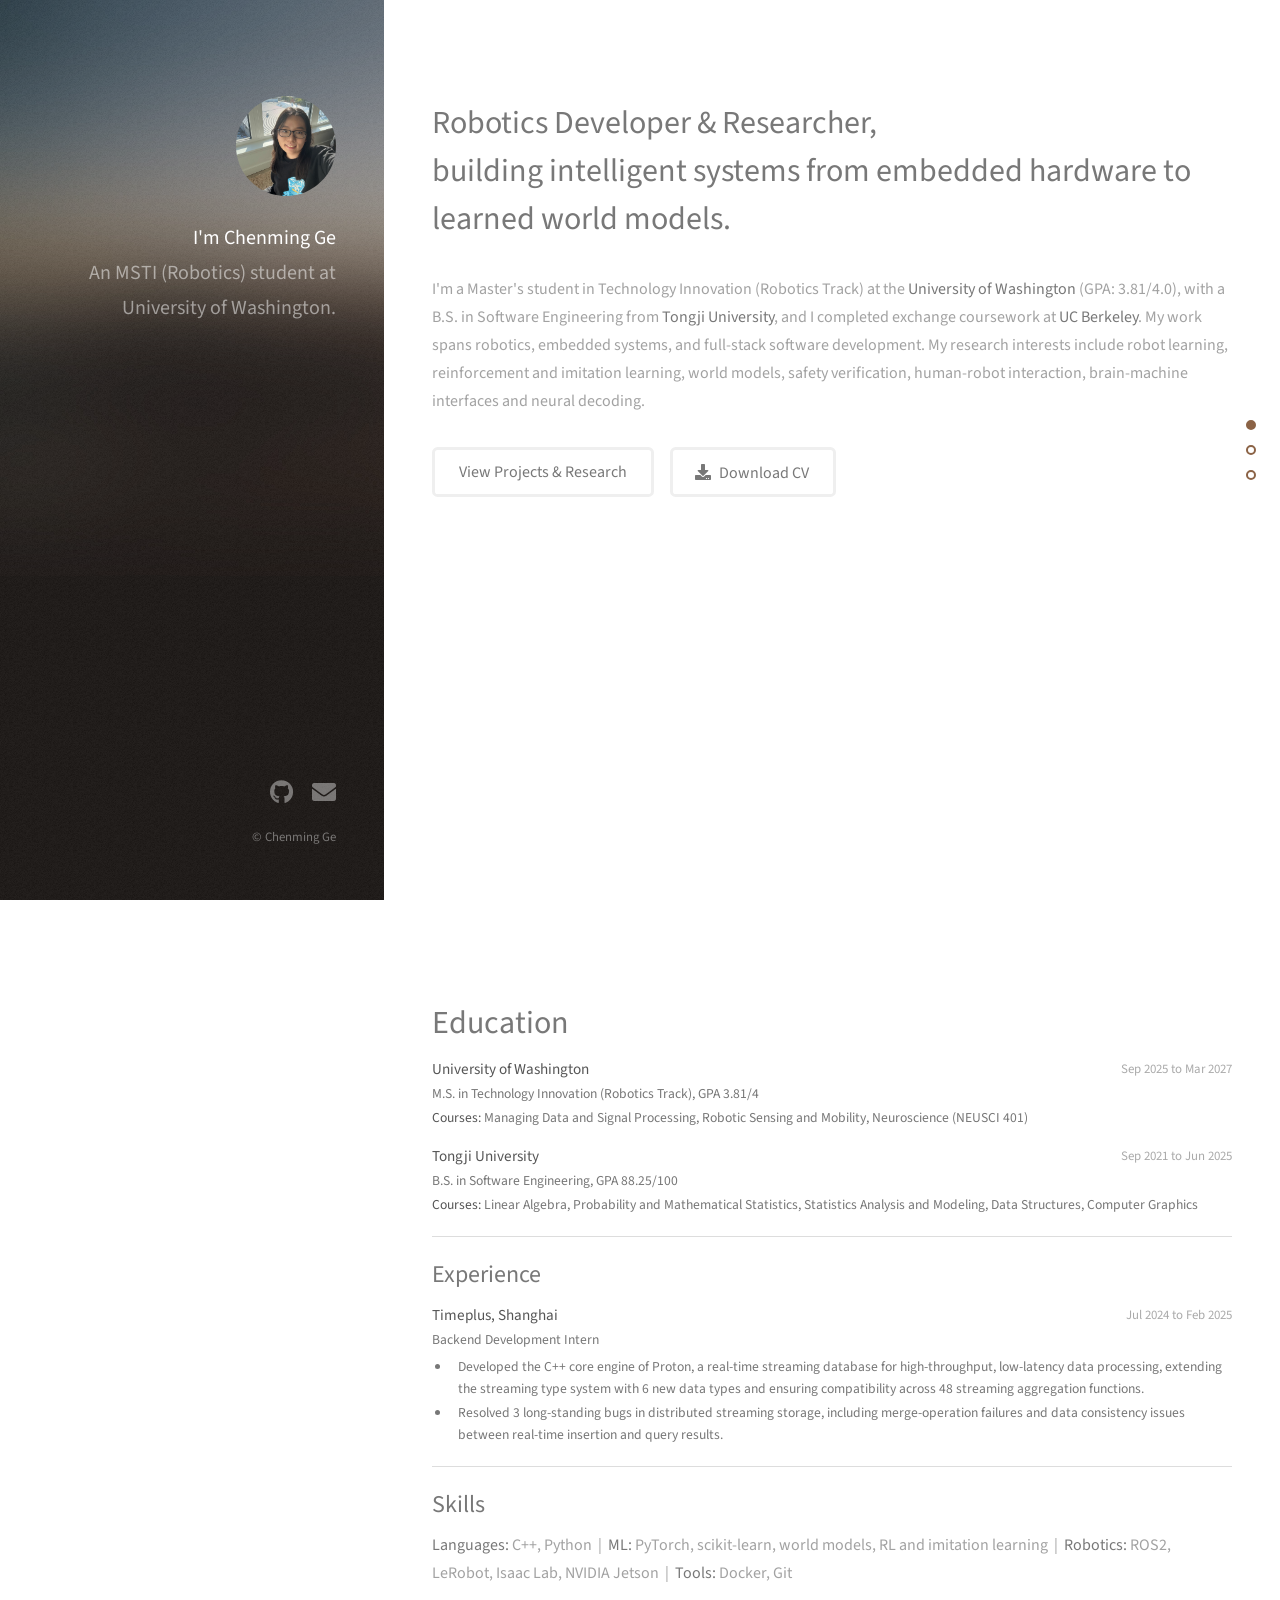
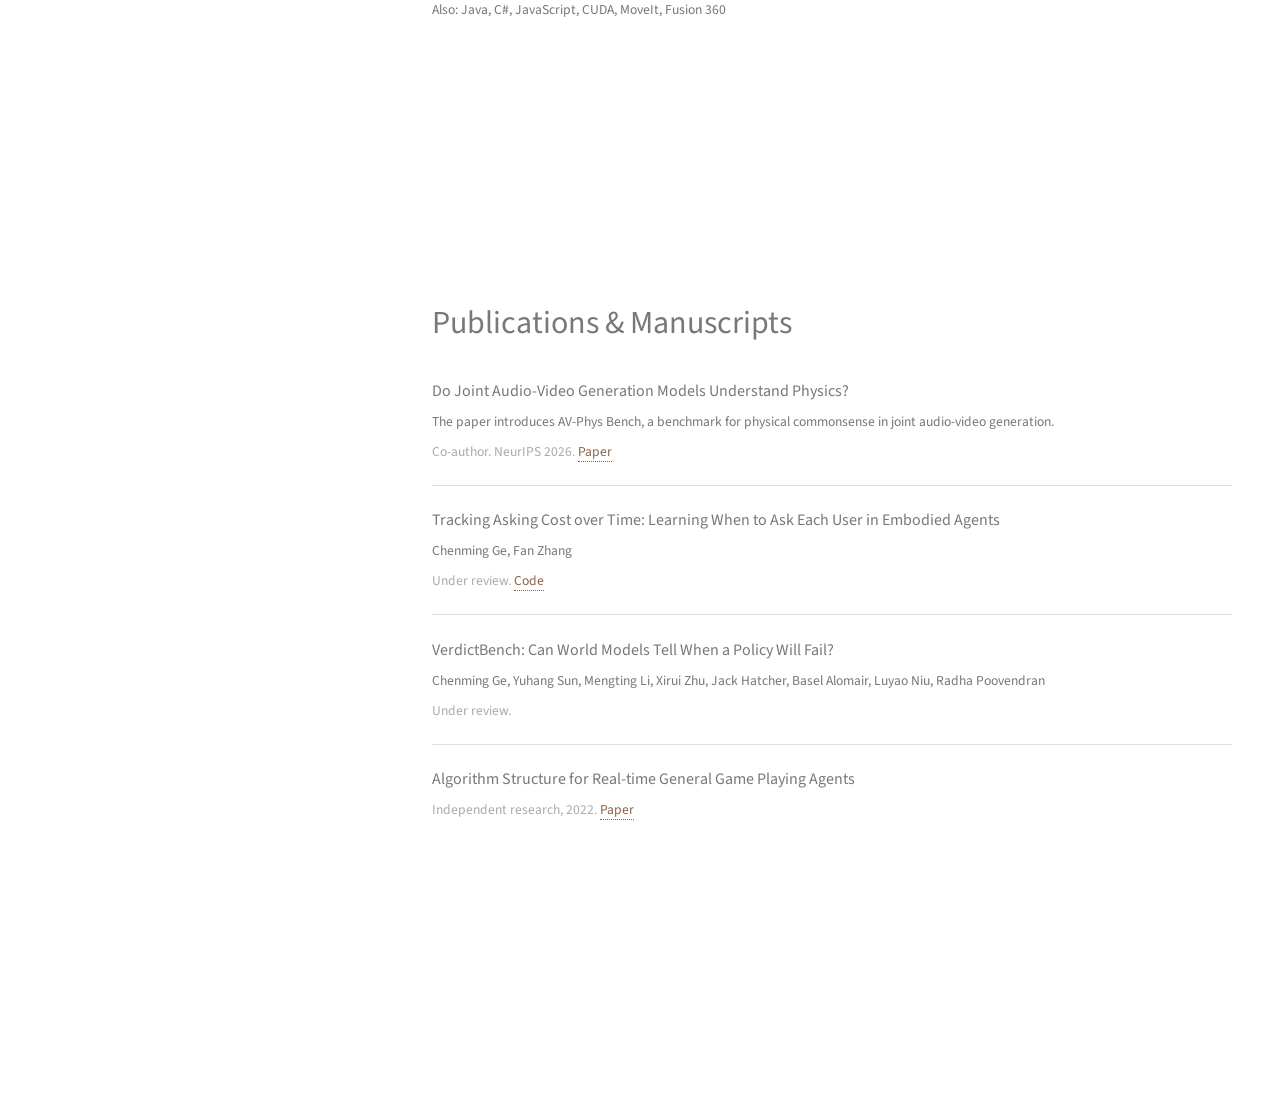
==== commit becd4aa7: "Redesign Projects and Research pages; add TACT and VerdictBench entries - Left-image card layout wit" ====
--- a/index.html
+++ b/index.html
@@ -254,13 +254,15 @@
 								<p class="meta">Co-author. NeurIPS 2026. <a href="https://doi.org/10.48550/arXiv.2605.07061" target="_blank">Paper</a></p>
 							</div>
 							<div class="entry">
-								<h3>TACT: Tracking Asking Cost over Time for Personalized Clarification in Human-Robot Interaction</h3>
+								<!-- arXiv link TBD -->
+								<h3>Tracking Asking Cost over Time: Learning When to Ask Each User in Embodied Agents</h3>
 								<p>Chenming Ge, Fan Zhang</p>
-								<p class="meta">Manuscript in preparation. <a href="https://github.com/Ghosty2003/TACT" target="_blank">Code</a></p>
+								<p class="meta">Under review. <a href="https://github.com/Ghosty2003/TACT" target="_blank">Code</a></p>
 							</div>
 							<div class="entry">
-								<h3>WM-Verdict: Benchmarking the Reliability of World-Model Verdicts about Policies</h3>
-								<p class="meta">Manuscript in preparation.</p>
+								<h3>VerdictBench: Can World Models Tell When a Policy Will Fail?</h3>
+								<p>Chenming Ge, Yuhang Sun, Mengting Li, Xirui Zhu, Jack Hatcher, Basel Alomair, Luyao Niu, Radha Poovendran</p>
+								<p class="meta">Under review.</p>
 							</div>
 							<div class="entry">
 								<h3>Algorithm Structure for Real-time General Game Playing Agents</h3>
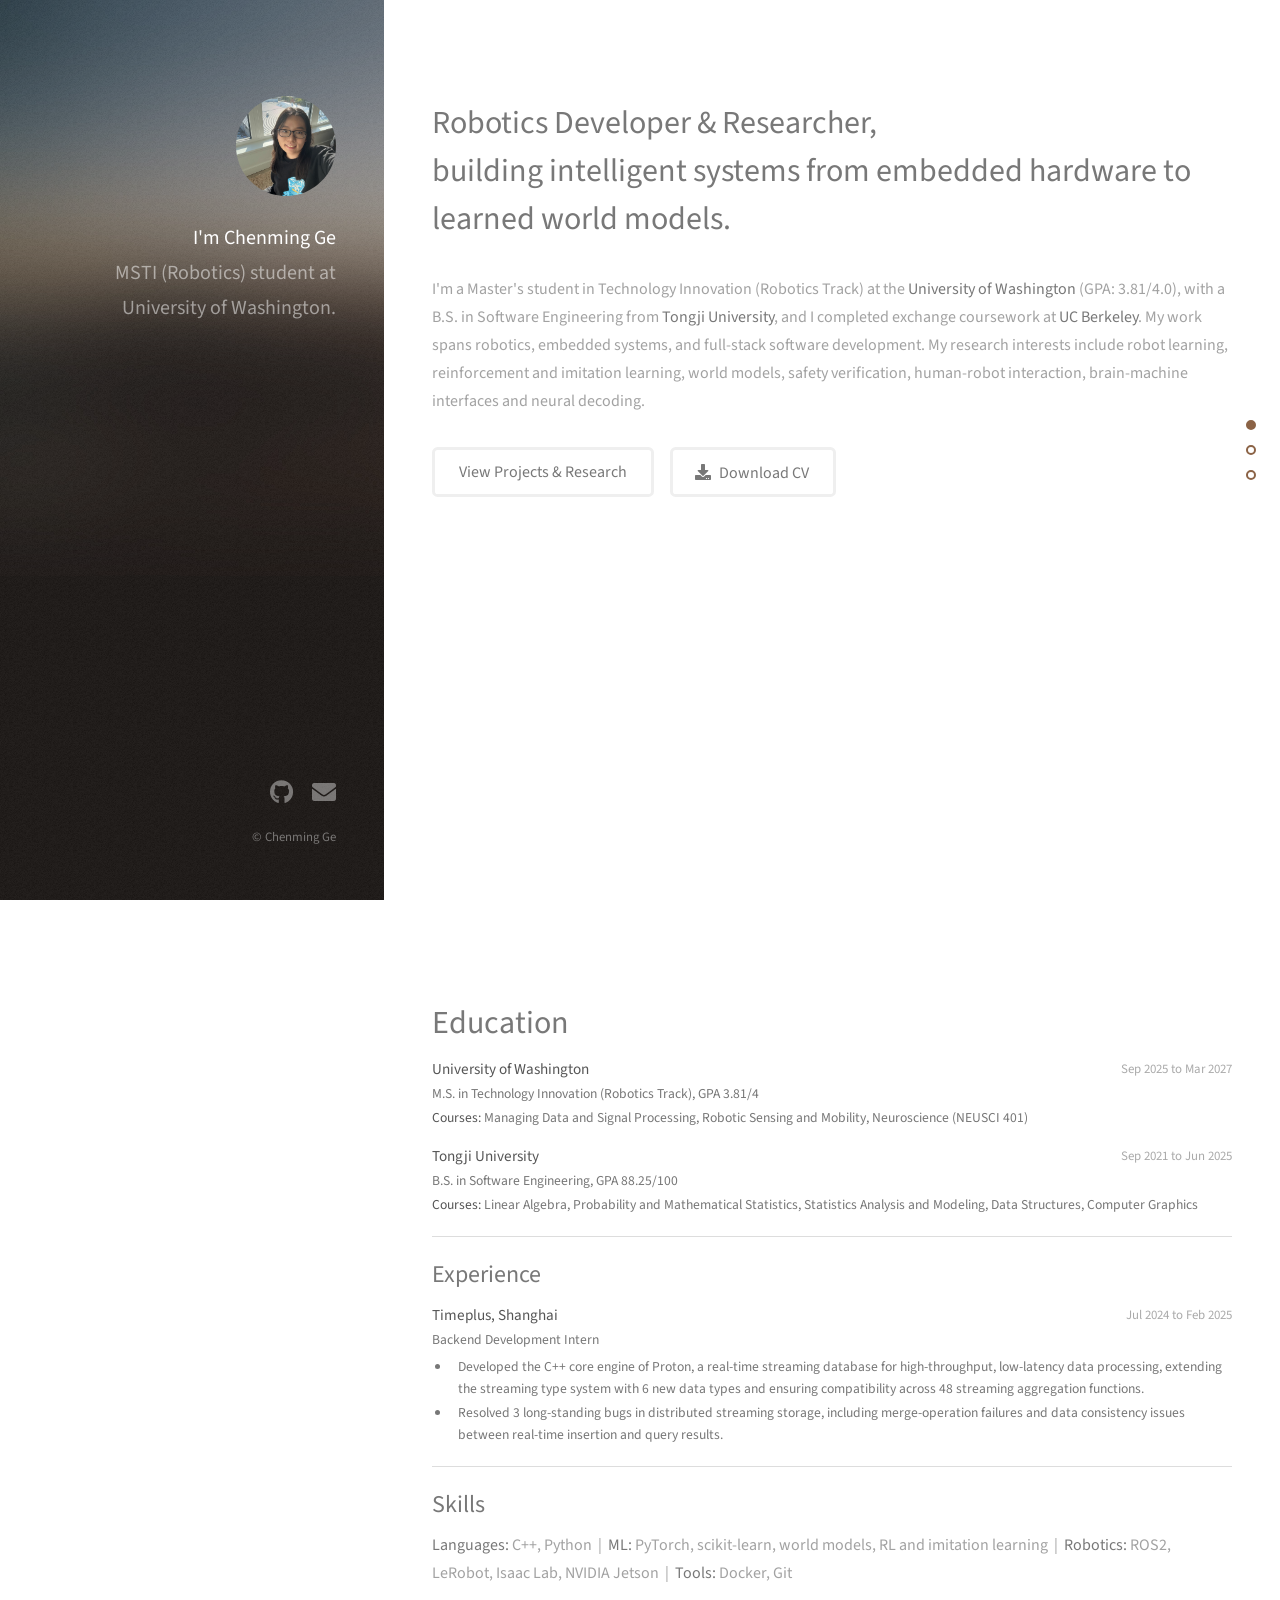
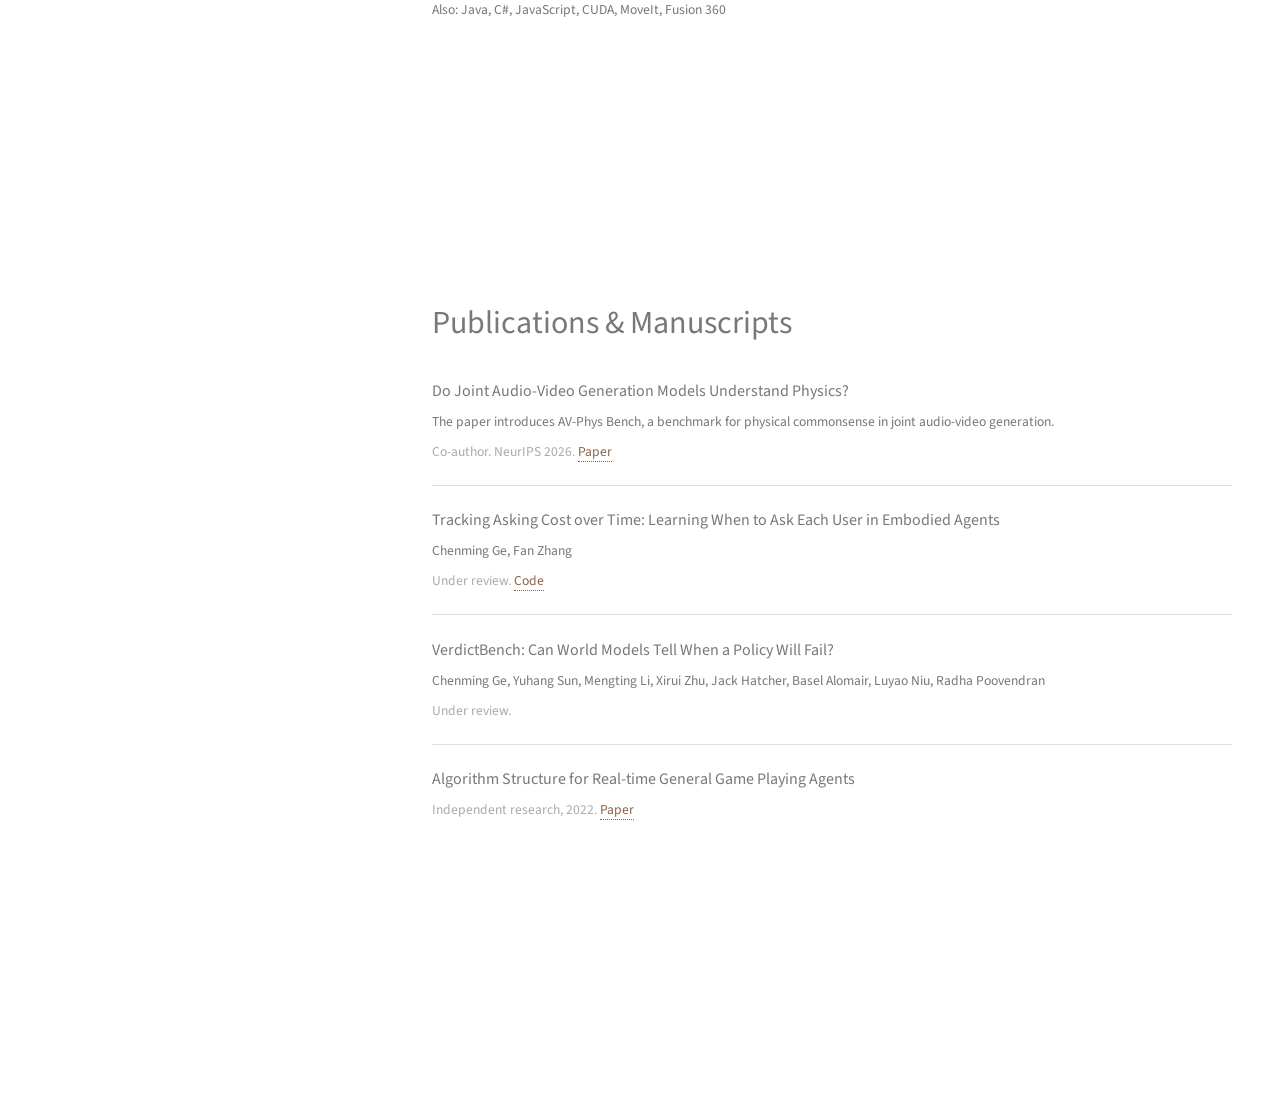
==== commit 247ac5ca: "Header: drop leading 'An' from the tagline Co-Authored-By: Claude Sonnet 5.5 <noreply@anthropic.com>" ====
--- a/index.html
+++ b/index.html
@@ -178,7 +178,7 @@
 				<div class="inner">
 					<a href="#" class="image avatar"><img src="images/avatar.jpg" alt="" /></a>
 					<h1><strong>I'm Chenming Ge</strong><br />
-					An MSTI (Robotics) student at University of Washington.</h1>
+					MSTI (Robotics) student at University of Washington.</h1>
 				</div>
 			</header>
 
